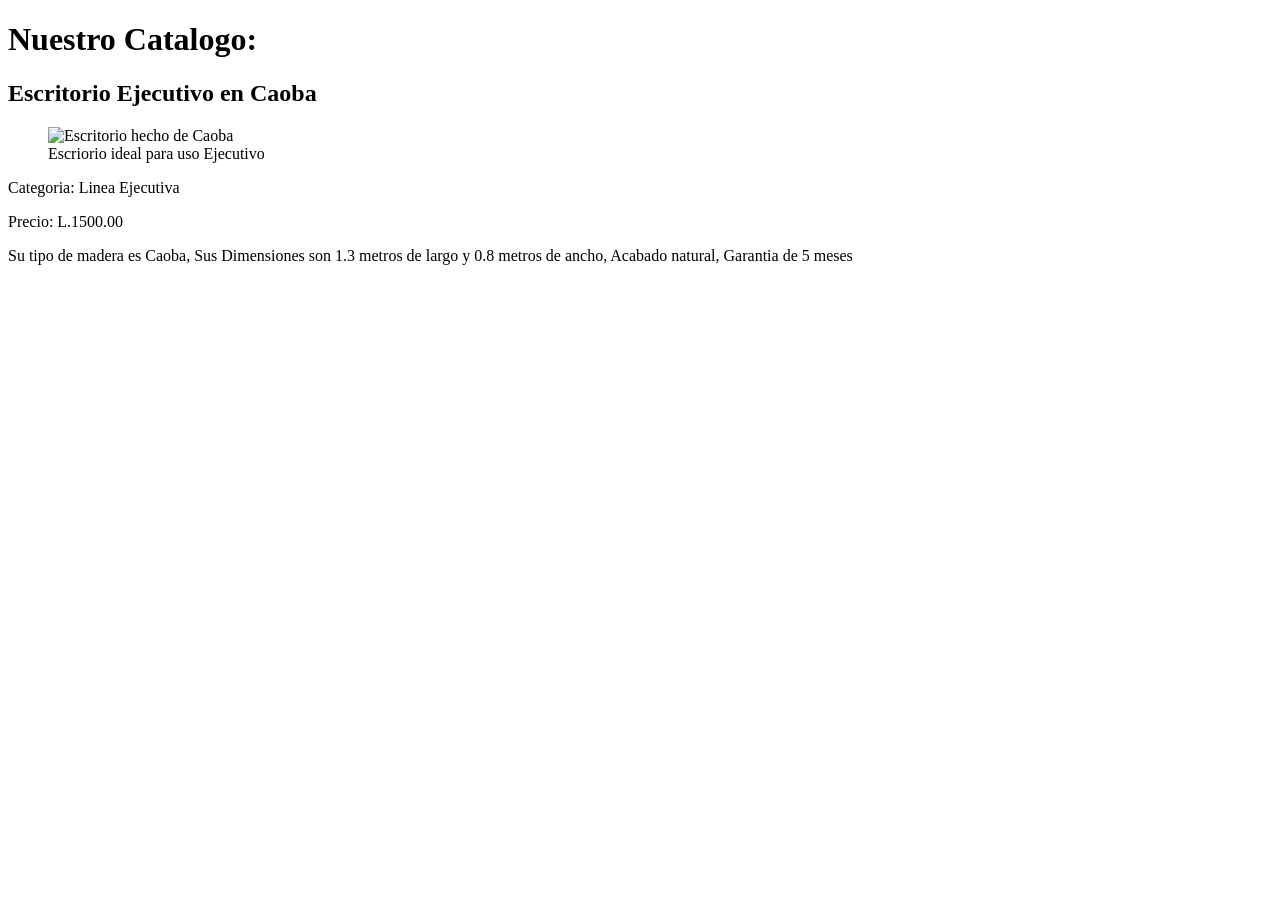
==== Catalogo.html @ 56c6e04e "Avance del catalogo" ====
<!DOCTYPE html>
<html lang="es">
<head>
    <meta charset="UTF-8">
    <meta name="viewport" content="width=device-width, initial-scale=1.0">
    <title>Mueblesig Honduras</title>
</head>
<body>
    <header>
        <h1>Nuestro Catalogo:</h1>
        
    </header>

    <main>
        <section>
            <article>
                <h2>Escritorio Ejecutivo en Caoba</h2>
                <figure>
                    <img src="escritorio.jpg" alt="Escritorio hecho de Caoba" width="200">
                    <figcaption>Escriorio ideal para uso Ejecutivo</figcaption>
                </figure>
                <p>Categoria: Linea Ejecutiva</p>
                <p>Precio: L.1500.00</p>
                <p>Su tipo de madera es Caoba, Sus Dimensiones son 1.3 metros de largo y 0.8 metros de ancho, Acabado natural, Garantia de 5 meses</p>
            </article>
        </section>





    </main>
    
</body>
</html>
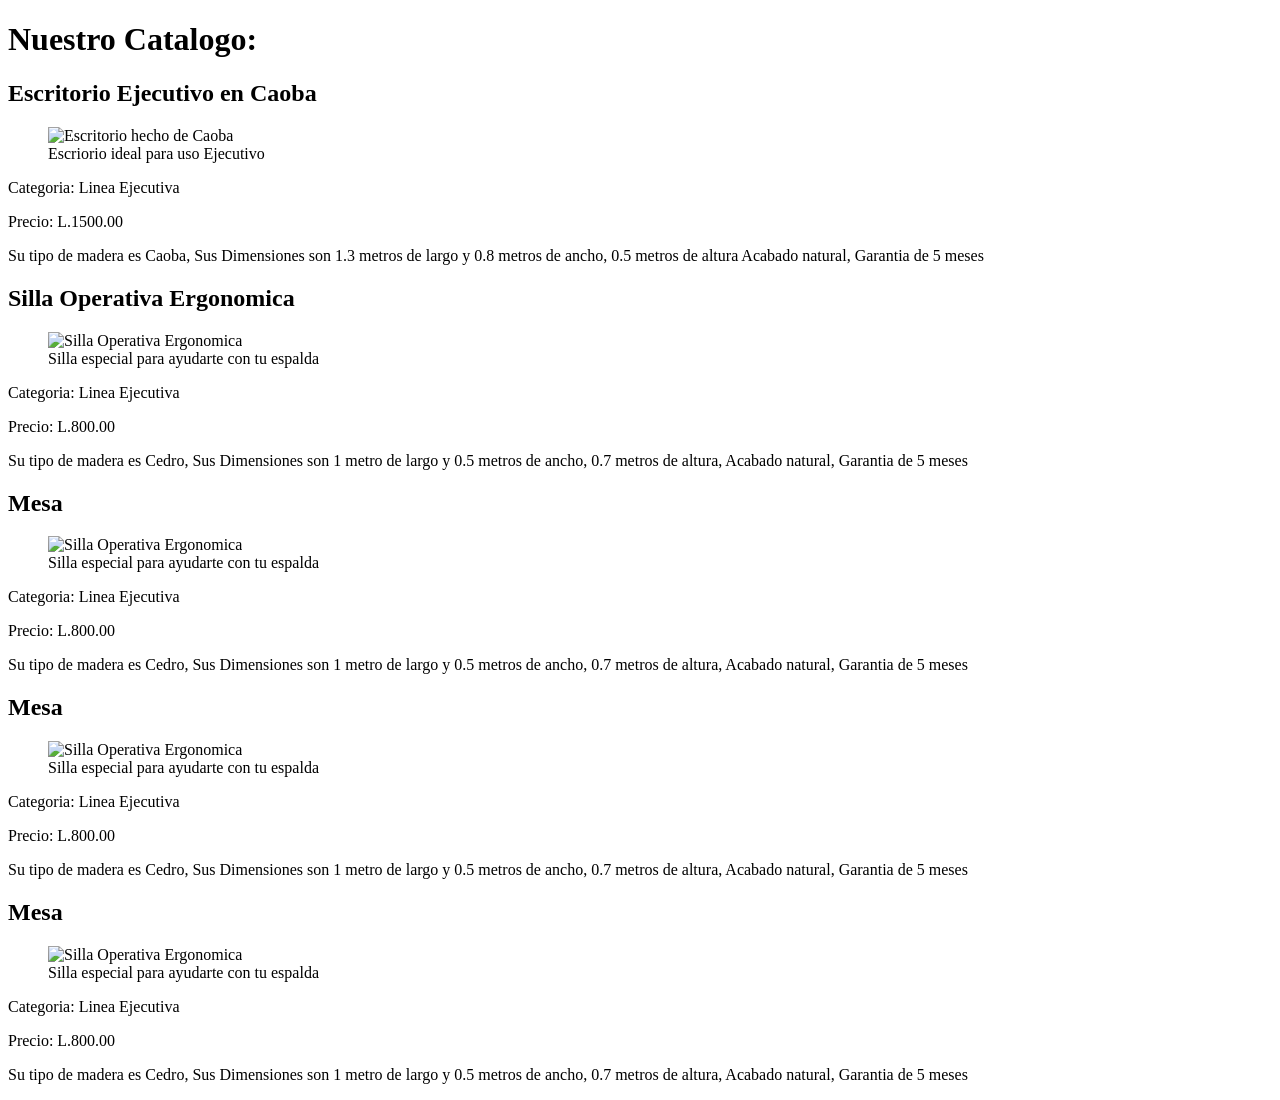
==== commit 0008434f: "Avance del catalogo 2" ====
--- a/Catalogo.html
+++ b/Catalogo.html
@@ -12,8 +12,8 @@
     </header>
 
     <main>
-        <section>
-            <article>
+        <section id="Productos">
+            <article id="001">
                 <h2>Escritorio Ejecutivo en Caoba</h2>
                 <figure>
                     <img src="escritorio.jpg" alt="Escritorio hecho de Caoba" width="200">
@@ -21,8 +21,54 @@
                 </figure>
                 <p>Categoria: Linea Ejecutiva</p>
                 <p>Precio: L.1500.00</p>
-                <p>Su tipo de madera es Caoba, Sus Dimensiones son 1.3 metros de largo y 0.8 metros de ancho, Acabado natural, Garantia de 5 meses</p>
+                <p>Su tipo de madera es Caoba, Sus Dimensiones son 1.3 metros de largo y 0.8 metros de ancho, 0.5 metros de altura Acabado natural, Garantia de 5 meses</p>
             </article>
+
+             <article id="002">
+                <h2>Silla Operativa Ergonomica</h2>
+                <figure>
+                    <img src="silla.jpg" alt="Silla Operativa Ergonomica" width="200">
+                    <figcaption>Silla especial para ayudarte con tu espalda</figcaption>
+                </figure>
+                <p>Categoria: Linea Ejecutiva</p>
+                <p>Precio: L.800.00</p>
+                <p>Su tipo de madera es Cedro, Sus Dimensiones son 1 metro de largo y 0.5 metros de ancho, 0.7 metros de altura, Acabado natural, Garantia de 5 meses</p>
+            </article>
+
+            <article id="003">
+                <h2>Mesa</h2>
+                <figure>
+                    <img src="silla.jpg" alt="Silla Operativa Ergonomica" width="200">
+                    <figcaption>Silla especial para ayudarte con tu espalda</figcaption>
+                </figure>
+                <p>Categoria: Linea Ejecutiva</p>
+                <p>Precio: L.800.00</p>
+                <p>Su tipo de madera es Cedro, Sus Dimensiones son 1 metro de largo y 0.5 metros de ancho, 0.7 metros de altura, Acabado natural, Garantia de 5 meses</p>
+            </article>
+
+            <article id="004">
+                <h2>Mesa</h2>
+                <figure>
+                    <img src="silla.jpg" alt="Silla Operativa Ergonomica" width="200">
+                    <figcaption>Silla especial para ayudarte con tu espalda</figcaption>
+                </figure>
+                <p>Categoria: Linea Ejecutiva</p>
+                <p>Precio: L.800.00</p>
+                <p>Su tipo de madera es Cedro, Sus Dimensiones son 1 metro de largo y 0.5 metros de ancho, 0.7 metros de altura, Acabado natural, Garantia de 5 meses</p>
+            </article>
+
+            <article id="005">
+                <h2>Mesa</h2>
+                <figure>
+                    <img src="silla.jpg" alt="Silla Operativa Ergonomica" width="200">
+                    <figcaption>Silla especial para ayudarte con tu espalda</figcaption>
+                </figure>
+                <p>Categoria: Linea Ejecutiva</p>
+                <p>Precio: L.800.00</p>
+                <p>Su tipo de madera es Cedro, Sus Dimensiones son 1 metro de largo y 0.5 metros de ancho, 0.7 metros de altura, Acabado natural, Garantia de 5 meses</p>
+            </article>
+
+            
         </section>
 
 
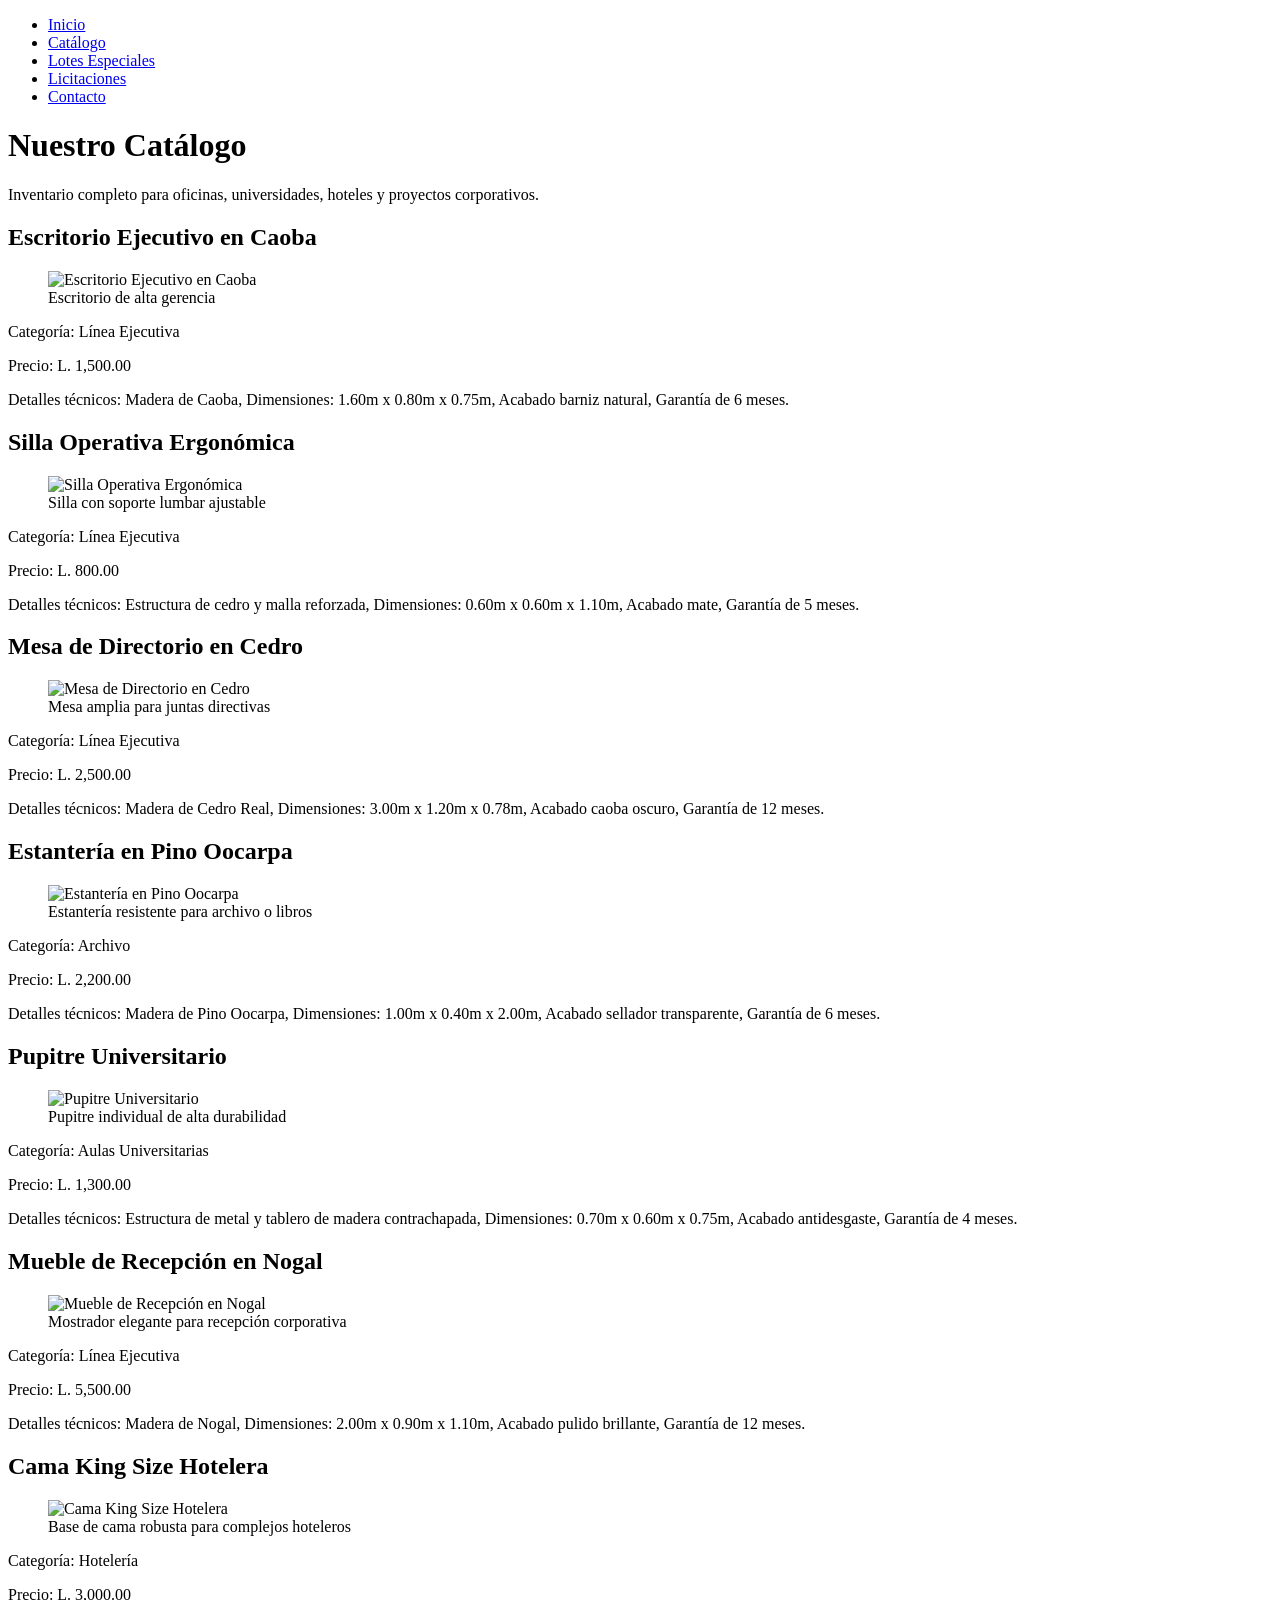
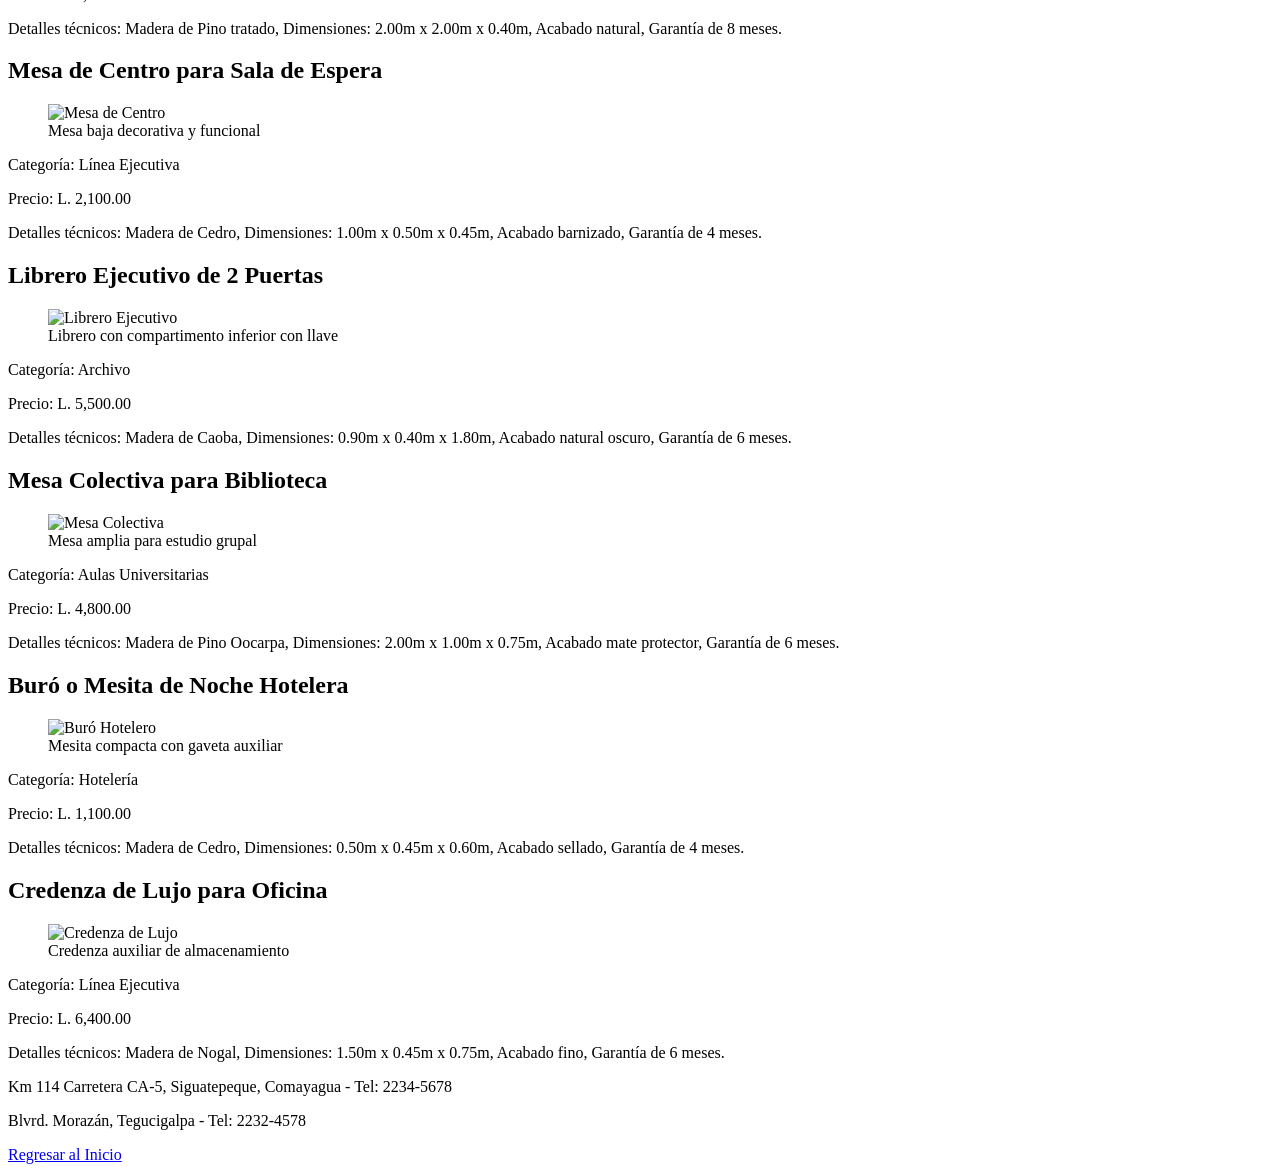
==== commit fa39a4bd: "Archivo Catalogo sin imagenes completado" ====
--- a/Catalogo.html
+++ b/Catalogo.html
@@ -3,79 +3,176 @@
 <head>
     <meta charset="UTF-8">
     <meta name="viewport" content="width=device-width, initial-scale=1.0">
-    <title>Mueblesig Honduras</title>
+    <title>Catálogo - Mueblesig Honduras</title>
 </head>
 <body>
     <header>
-        <h1>Nuestro Catalogo:</h1>
         
+        <nav>
+            <ul>
+                <li><a href="index.html">Inicio</a></li>
+                <li><a href="Catalogo.html">Catálogo</a></li>
+                <li><a href="LotesEspeciales.html">Lotes Especiales</a></li>
+                <li><a href="Licitaciones.html">Licitaciones</a></li>
+                <li><a href="Contacto.html">Contacto</a></li>
+            </ul>
+        </nav>
+
+        <h1>Nuestro Catálogo</h1>
+        <p>Inventario completo para oficinas, universidades, hoteles y proyectos corporativos.</p>
     </header>
 
     <main>
         <section id="Productos">
+          
             <article id="001">
                 <h2>Escritorio Ejecutivo en Caoba</h2>
                 <figure>
-                    <img src="escritorio.jpg" alt="Escritorio hecho de Caoba" width="200">
-                    <figcaption>Escriorio ideal para uso Ejecutivo</figcaption>
+                    <img src="img/escritorio_caoba.jpg" alt="Escritorio Ejecutivo en Caoba" width="200" height="200">
+                    <figcaption>Escritorio de alta gerencia</figcaption>
                 </figure>
-                <p>Categoria: Linea Ejecutiva</p>
-                <p>Precio: L.1500.00</p>
-                <p>Su tipo de madera es Caoba, Sus Dimensiones son 1.3 metros de largo y 0.8 metros de ancho, 0.5 metros de altura Acabado natural, Garantia de 5 meses</p>
-            </article>
-
-             <article id="002">
-                <h2>Silla Operativa Ergonomica</h2>
-                <figure>
-                    <img src="silla.jpg" alt="Silla Operativa Ergonomica" width="200">
-                    <figcaption>Silla especial para ayudarte con tu espalda</figcaption>
-                </figure>
-                <p>Categoria: Linea Ejecutiva</p>
-                <p>Precio: L.800.00</p>
-                <p>Su tipo de madera es Cedro, Sus Dimensiones son 1 metro de largo y 0.5 metros de ancho, 0.7 metros de altura, Acabado natural, Garantia de 5 meses</p>
-            </article>
-
-            <article id="003">
-                <h2>Mesa</h2>
-                <figure>
-                    <img src="silla.jpg" alt="Silla Operativa Ergonomica" width="200">
-                    <figcaption>Silla especial para ayudarte con tu espalda</figcaption>
-                </figure>
-                <p>Categoria: Linea Ejecutiva</p>
-                <p>Precio: L.800.00</p>
-                <p>Su tipo de madera es Cedro, Sus Dimensiones son 1 metro de largo y 0.5 metros de ancho, 0.7 metros de altura, Acabado natural, Garantia de 5 meses</p>
-            </article>
-
-            <article id="004">
-                <h2>Mesa</h2>
-                <figure>
-                    <img src="silla.jpg" alt="Silla Operativa Ergonomica" width="200">
-                    <figcaption>Silla especial para ayudarte con tu espalda</figcaption>
-                </figure>
-                <p>Categoria: Linea Ejecutiva</p>
-                <p>Precio: L.800.00</p>
-                <p>Su tipo de madera es Cedro, Sus Dimensiones son 1 metro de largo y 0.5 metros de ancho, 0.7 metros de altura, Acabado natural, Garantia de 5 meses</p>
-            </article>
-
-            <article id="005">
-                <h2>Mesa</h2>
-                <figure>
-                    <img src="silla.jpg" alt="Silla Operativa Ergonomica" width="200">
-                    <figcaption>Silla especial para ayudarte con tu espalda</figcaption>
-                </figure>
-                <p>Categoria: Linea Ejecutiva</p>
-                <p>Precio: L.800.00</p>
-                <p>Su tipo de madera es Cedro, Sus Dimensiones son 1 metro de largo y 0.5 metros de ancho, 0.7 metros de altura, Acabado natural, Garantia de 5 meses</p>
+                <p>Categoría: Línea Ejecutiva</p>
+                <p>Precio: L. 1,500.00</p>
+                <p>Detalles técnicos: Madera de Caoba, Dimensiones: 1.60m x 0.80m x 0.75m, Acabado barniz natural, Garantía de 6 meses.</p>
             </article>
 
             
+            <article id="002">
+                <h2>Silla Operativa Ergonómica</h2>
+                <figure>
+                    <img src="img/silla_ergonomica.jpg" alt="Silla Operativa Ergonómica" width="200" height="200">
+                    <figcaption>Silla con soporte lumbar ajustable</figcaption>
+                </figure>
+                <p>Categoría: Línea Ejecutiva</p>
+                <p>Precio: L. 800.00</p>
+                <p>Detalles técnicos: Estructura de cedro y malla reforzada, Dimensiones: 0.60m x 0.60m x 1.10m, Acabado mate, Garantía de 5 meses.</p>
+            </article>
+
+            
+            <article id="003">
+                <h2>Mesa de Directorio en Cedro</h2>
+                <figure>
+                    <img src="img/mesa_directorio.jpg" alt="Mesa de Directorio en Cedro" width="200" height="200">
+                    <figcaption>Mesa amplia para juntas directivas</figcaption>
+                </figure>
+                <p>Categoría: Línea Ejecutiva</p>
+                <p>Precio: L. 2,500.00</p>
+                <p>Detalles técnicos: Madera de Cedro Real, Dimensiones: 3.00m x 1.20m x 0.78m, Acabado caoba oscuro, Garantía de 12 meses.</p>
+            </article>
+
+            
+            <article id="004">
+                <h2>Estantería en Pino Oocarpa</h2>
+                <figure>
+                    <img src="img/estanteria_pino.jpg" alt="Estantería en Pino Oocarpa" width="200" height="200">
+                    <figcaption>Estantería resistente para archivo o libros</figcaption>
+                </figure>
+                <p>Categoría: Archivo</p>
+                <p>Precio: L. 2,200.00</p>
+                <p>Detalles técnicos: Madera de Pino Oocarpa, Dimensiones: 1.00m x 0.40m x 2.00m, Acabado sellador transparente, Garantía de 6 meses.</p>
+            </article>
+
+            
+            <article id="005">
+                <h2>Pupitre Universitario</h2>
+                <figure>
+                    <img src="img/pupitre.jpg" alt="Pupitre Universitario" width="200" height="200">
+                    <figcaption>Pupitre individual de alta durabilidad</figcaption>
+                </figure>
+                <p>Categoría: Aulas Universitarias</p>
+                <p>Precio: L. 1,300.00</p>
+                <p>Detalles técnicos: Estructura de metal y tablero de madera contrachapada, Dimensiones: 0.70m x 0.60m x 0.75m, Acabado antidesgaste, Garantía de 4 meses.</p>
+            </article>
+
+           
+            <article id="006">
+                <h2>Mueble de Recepción en Nogal</h2>
+                <figure>
+                    <img src="img/recepcion.jpg" alt="Mueble de Recepción en Nogal" width="200" height="200">
+                    <figcaption>Mostrador elegante para recepción corporativa</figcaption>
+                </figure>
+                <p>Categoría: Línea Ejecutiva</p>
+                <p>Precio: L. 5,500.00</p>
+                <p>Detalles técnicos: Madera de Nogal, Dimensiones: 2.00m x 0.90m x 1.10m, Acabado pulido brillante, Garantía de 12 meses.</p>
+            </article>
+
+            
+            <article id="007">
+                <h2>Cama King Size Hotelera</h2>
+                <figure>
+                    <img src="img/cama_hotel.jpg" alt="Cama King Size Hotelera" width="200" height="200">
+                    <figcaption>Base de cama robusta para complejos hoteleros</figcaption>
+                </figure>
+                <p>Categoría: Hotelería</p>
+                <p>Precio: L. 3,000.00</p>
+                <p>Detalles técnicos: Madera de Pino tratado, Dimensiones: 2.00m x 2.00m x 0.40m, Acabado natural, Garantía de 8 meses.</p>
+            </article>
+
+            
+            <article id="008">
+                <h2>Mesa de Centro para Sala de Espera</h2>
+                <figure>
+                    <img src="img/mesa_centro.jpg" alt="Mesa de Centro" width="200" height="200">
+                    <figcaption>Mesa baja decorativa y funcional</figcaption>
+                </figure>
+                <p>Categoría: Línea Ejecutiva</p>
+                <p>Precio: L. 2,100.00</p>
+                <p>Detalles técnicos: Madera de Cedro, Dimensiones: 1.00m x 0.50m x 0.45m, Acabado barnizado, Garantía de 4 meses.</p>
+            </article>
+
+           
+            <article id="009">
+                <h2>Librero Ejecutivo de 2 Puertas</h2>
+                <figure>
+                    <img src="img/librero.jpg" alt="Librero Ejecutivo" width="200" height="200">
+                    <figcaption>Librero con compartimento inferior con llave</figcaption>
+                </figure>
+                <p>Categoría: Archivo</p>
+                <p>Precio: L. 5,500.00</p>
+                <p>Detalles técnicos: Madera de Caoba, Dimensiones: 0.90m x 0.40m x 1.80m, Acabado natural oscuro, Garantía de 6 meses.</p>
+            </article>
+
+            <article id="010">
+                <h2>Mesa Colectiva para Biblioteca</h2>
+                <figure>
+                    <img src="img/mesa_biblioteca.jpg" alt="Mesa Colectiva" width="200" height="200">
+                    <figcaption>Mesa amplia para estudio grupal</figcaption>
+                </figure>
+                <p>Categoría: Aulas Universitarias</p>
+                <p>Precio: L. 4,800.00</p>
+                <p>Detalles técnicos: Madera de Pino Oocarpa, Dimensiones: 2.00m x 1.00m x 0.75m, Acabado mate protector, Garantía de 6 meses.</p>
+            </article>
+
+            
+            <article id="011">
+                <h2>Buró o Mesita de Noche Hotelera</h2>
+                <figure>
+                    <img src="img/buro.jpg" alt="Buró Hotelero" width="200" height="200">
+                    <figcaption>Mesita compacta con gaveta auxiliar</figcaption>
+                </figure>
+                <p>Categoría: Hotelería</p>
+                <p>Precio: L. 1,100.00</p>
+                <p>Detalles técnicos: Madera de Cedro, Dimensiones: 0.50m x 0.45m x 0.60m, Acabado sellado, Garantía de 4 meses.</p>
+            </article>
+
+            
+            <article id="012">
+                <h2>Credenza de Lujo para Oficina</h2>
+                <figure>
+                    <img src="img/credenza.jpg" alt="Credenza de Lujo" width="200" height="200">
+                    <figcaption>Credenza auxiliar de almacenamiento</figcaption>
+                </figure>
+                <p>Categoría: Línea Ejecutiva</p>
+                <p>Precio: L. 6,400.00</p>
+                <p>Detalles técnicos: Madera de Nogal, Dimensiones: 1.50m x 0.45m x 0.75m, Acabado fino, Garantía de 6 meses.</p>
+            </article>
         </section>
+    </main>
 
-
-
-
-
-    </main>
-    
+    <footer>
+        <p>Km 114 Carretera CA-5, Siguatepeque, Comayagua - Tel: 2234-5678</p>
+        <p>Blvrd. Morazán, Tegucigalpa - Tel: 2232-4578</p>
+        <a href="index.html">Regresar al Inicio</a>
+    </footer>
 </body>
 </html>
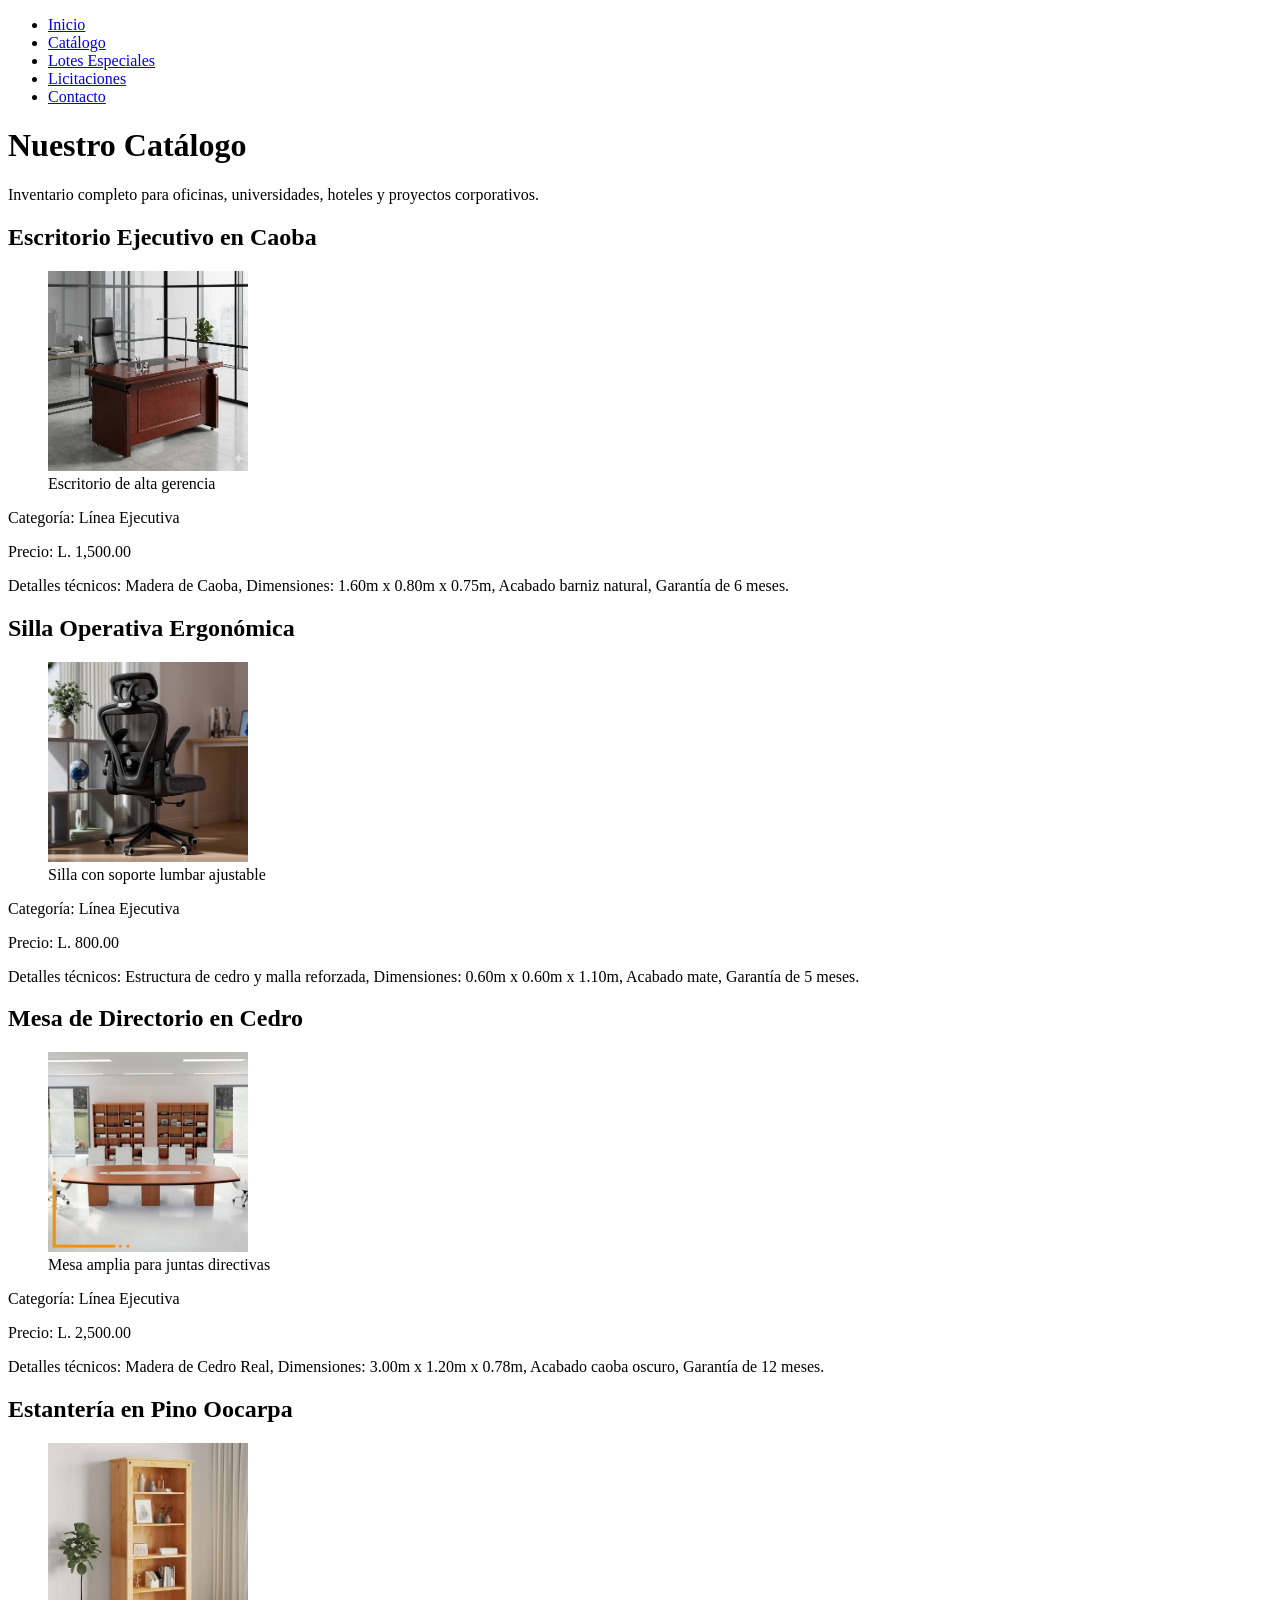
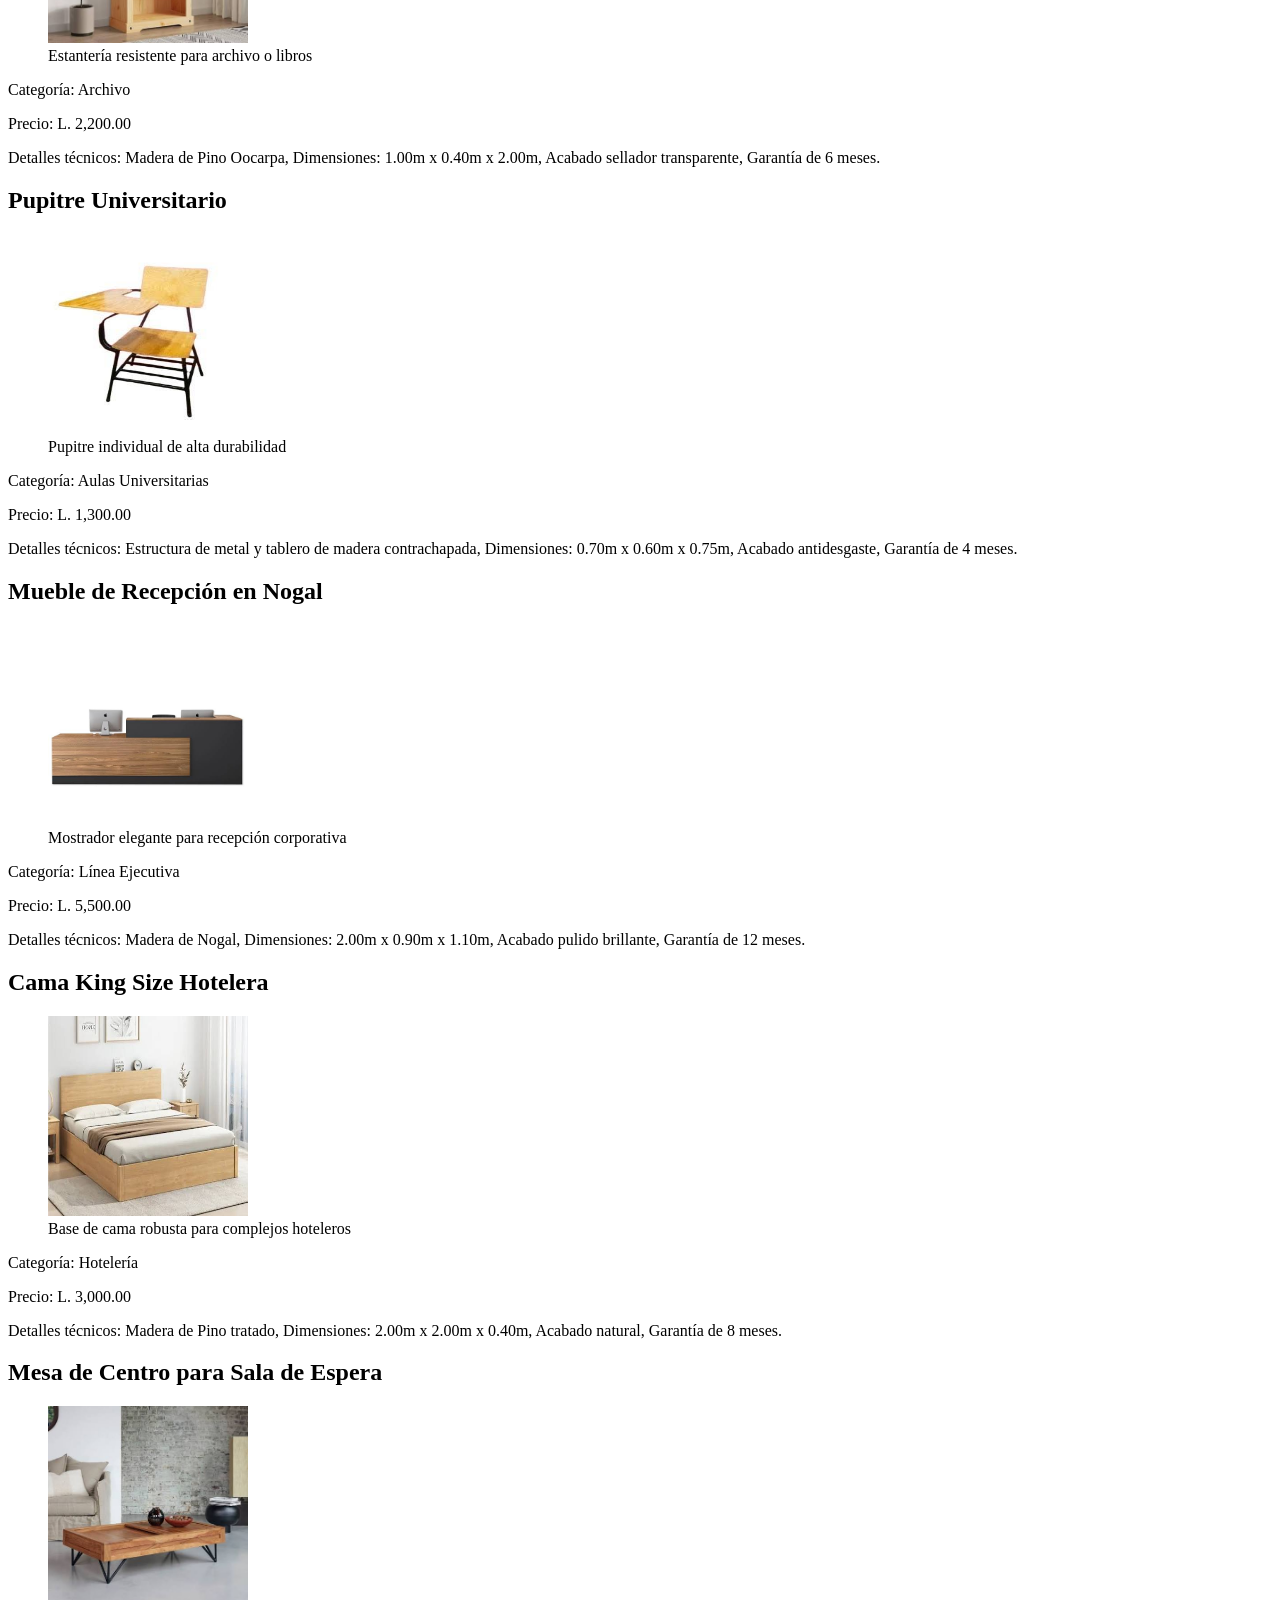
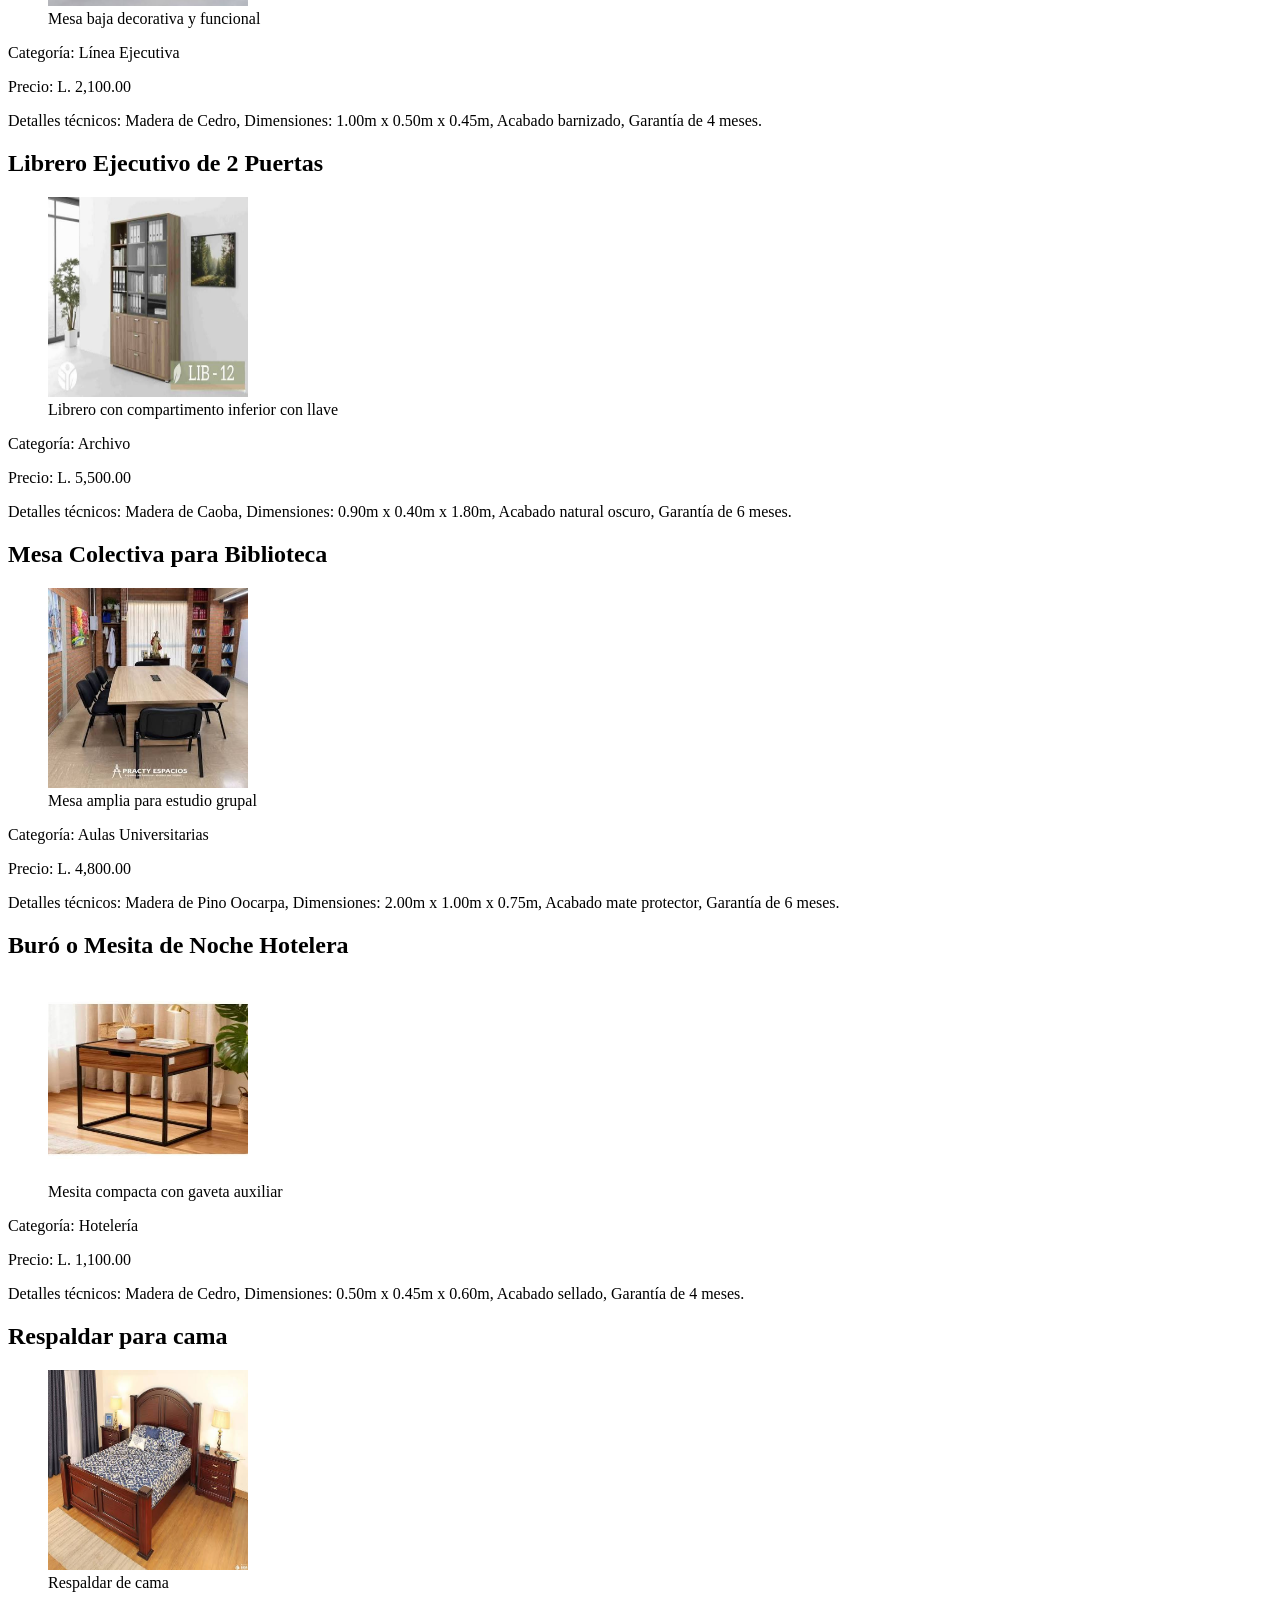
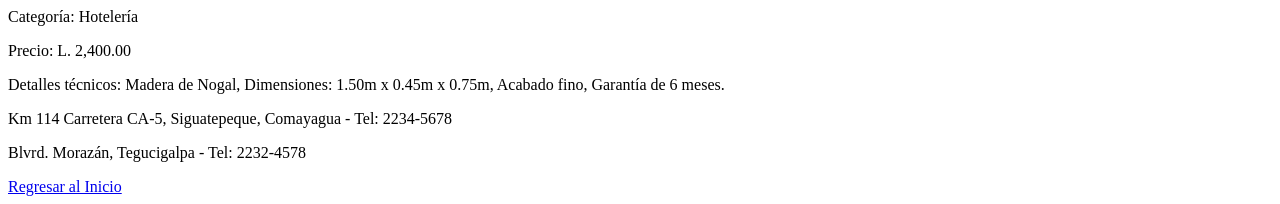
==== commit a243aafb: "Archivo Catalogo con imagenes completado" ====
--- a/Catalogo.html
+++ b/Catalogo.html
@@ -28,7 +28,7 @@
             <article id="001">
                 <h2>Escritorio Ejecutivo en Caoba</h2>
                 <figure>
-                    <img src="img/escritorio_caoba.jpg" alt="Escritorio Ejecutivo en Caoba" width="200" height="200">
+                    <img src="img/escritorio.jfif" alt="Escritorio Ejecutivo en Caoba" width="200" height="200">
                     <figcaption>Escritorio de alta gerencia</figcaption>
                 </figure>
                 <p>Categoría: Línea Ejecutiva</p>
@@ -40,7 +40,7 @@
             <article id="002">
                 <h2>Silla Operativa Ergonómica</h2>
                 <figure>
-                    <img src="img/silla_ergonomica.jpg" alt="Silla Operativa Ergonómica" width="200" height="200">
+                    <img src="img/silla.cedro.jfif" alt="Silla Operativa Ergonómica" width="200" height="200">
                     <figcaption>Silla con soporte lumbar ajustable</figcaption>
                 </figure>
                 <p>Categoría: Línea Ejecutiva</p>
@@ -52,7 +52,7 @@
             <article id="003">
                 <h2>Mesa de Directorio en Cedro</h2>
                 <figure>
-                    <img src="img/mesa_directorio.jpg" alt="Mesa de Directorio en Cedro" width="200" height="200">
+                    <img src="img/mesareu.jfif" alt="Mesa de Directorio en Cedro" width="200" height="200">
                     <figcaption>Mesa amplia para juntas directivas</figcaption>
                 </figure>
                 <p>Categoría: Línea Ejecutiva</p>
@@ -64,7 +64,7 @@
             <article id="004">
                 <h2>Estantería en Pino Oocarpa</h2>
                 <figure>
-                    <img src="img/estanteria_pino.jpg" alt="Estantería en Pino Oocarpa" width="200" height="200">
+                    <img src="img/estanteria.jfif" alt="Estantería en Pino Oocarpa" width="200" height="200">
                     <figcaption>Estantería resistente para archivo o libros</figcaption>
                 </figure>
                 <p>Categoría: Archivo</p>
@@ -76,7 +76,7 @@
             <article id="005">
                 <h2>Pupitre Universitario</h2>
                 <figure>
-                    <img src="img/pupitre.jpg" alt="Pupitre Universitario" width="200" height="200">
+                    <img src="img/pupitre.jfif" alt="Pupitre Universitario" width="200" height="200">
                     <figcaption>Pupitre individual de alta durabilidad</figcaption>
                 </figure>
                 <p>Categoría: Aulas Universitarias</p>
@@ -88,7 +88,7 @@
             <article id="006">
                 <h2>Mueble de Recepción en Nogal</h2>
                 <figure>
-                    <img src="img/recepcion.jpg" alt="Mueble de Recepción en Nogal" width="200" height="200">
+                    <img src="img/recepcion.jfif" alt="Mueble de Recepción en Nogal" width="200" height="200">
                     <figcaption>Mostrador elegante para recepción corporativa</figcaption>
                 </figure>
                 <p>Categoría: Línea Ejecutiva</p>
@@ -100,7 +100,7 @@
             <article id="007">
                 <h2>Cama King Size Hotelera</h2>
                 <figure>
-                    <img src="img/cama_hotel.jpg" alt="Cama King Size Hotelera" width="200" height="200">
+                    <img src="img/base.jfif" alt="Cama King Size Hotelera" width="200" height="200">
                     <figcaption>Base de cama robusta para complejos hoteleros</figcaption>
                 </figure>
                 <p>Categoría: Hotelería</p>
@@ -112,7 +112,7 @@
             <article id="008">
                 <h2>Mesa de Centro para Sala de Espera</h2>
                 <figure>
-                    <img src="img/mesa_centro.jpg" alt="Mesa de Centro" width="200" height="200">
+                    <img src="img/mesacentro.jfif" alt="Mesa de Centro" width="200" height="200">
                     <figcaption>Mesa baja decorativa y funcional</figcaption>
                 </figure>
                 <p>Categoría: Línea Ejecutiva</p>
@@ -124,7 +124,7 @@
             <article id="009">
                 <h2>Librero Ejecutivo de 2 Puertas</h2>
                 <figure>
-                    <img src="img/librero.jpg" alt="Librero Ejecutivo" width="200" height="200">
+                    <img src="img/librero.jfif" alt="Librero Ejecutivo" width="200" height="200">
                     <figcaption>Librero con compartimento inferior con llave</figcaption>
                 </figure>
                 <p>Categoría: Archivo</p>
@@ -135,7 +135,7 @@
             <article id="010">
                 <h2>Mesa Colectiva para Biblioteca</h2>
                 <figure>
-                    <img src="img/mesa_biblioteca.jpg" alt="Mesa Colectiva" width="200" height="200">
+                    <img src="img/mesaamplia.jfif" alt="Mesa Colectiva" width="200" height="200">
                     <figcaption>Mesa amplia para estudio grupal</figcaption>
                 </figure>
                 <p>Categoría: Aulas Universitarias</p>
@@ -147,7 +147,7 @@
             <article id="011">
                 <h2>Buró o Mesita de Noche Hotelera</h2>
                 <figure>
-                    <img src="img/buro.jpg" alt="Buró Hotelero" width="200" height="200">
+                    <img src="img/buro.jfif" alt="Buró Hotelero" width="200" height="200">
                     <figcaption>Mesita compacta con gaveta auxiliar</figcaption>
                 </figure>
                 <p>Categoría: Hotelería</p>
@@ -157,13 +157,13 @@
 
             
             <article id="012">
-                <h2>Credenza de Lujo para Oficina</h2>
+                <h2>Respaldar para cama</h2>
                 <figure>
-                    <img src="img/credenza.jpg" alt="Credenza de Lujo" width="200" height="200">
-                    <figcaption>Credenza auxiliar de almacenamiento</figcaption>
+                    <img src="img/respaldar.jfif" alt="Respaldar para cama" width="200" height="200">
+                    <figcaption>Respaldar de cama</figcaption>
                 </figure>
-                <p>Categoría: Línea Ejecutiva</p>
-                <p>Precio: L. 6,400.00</p>
+                <p>Categoría: Hotelería</p>
+                <p>Precio: L. 2,400.00</p>
                 <p>Detalles técnicos: Madera de Nogal, Dimensiones: 1.50m x 0.45m x 0.75m, Acabado fino, Garantía de 6 meses.</p>
             </article>
         </section>
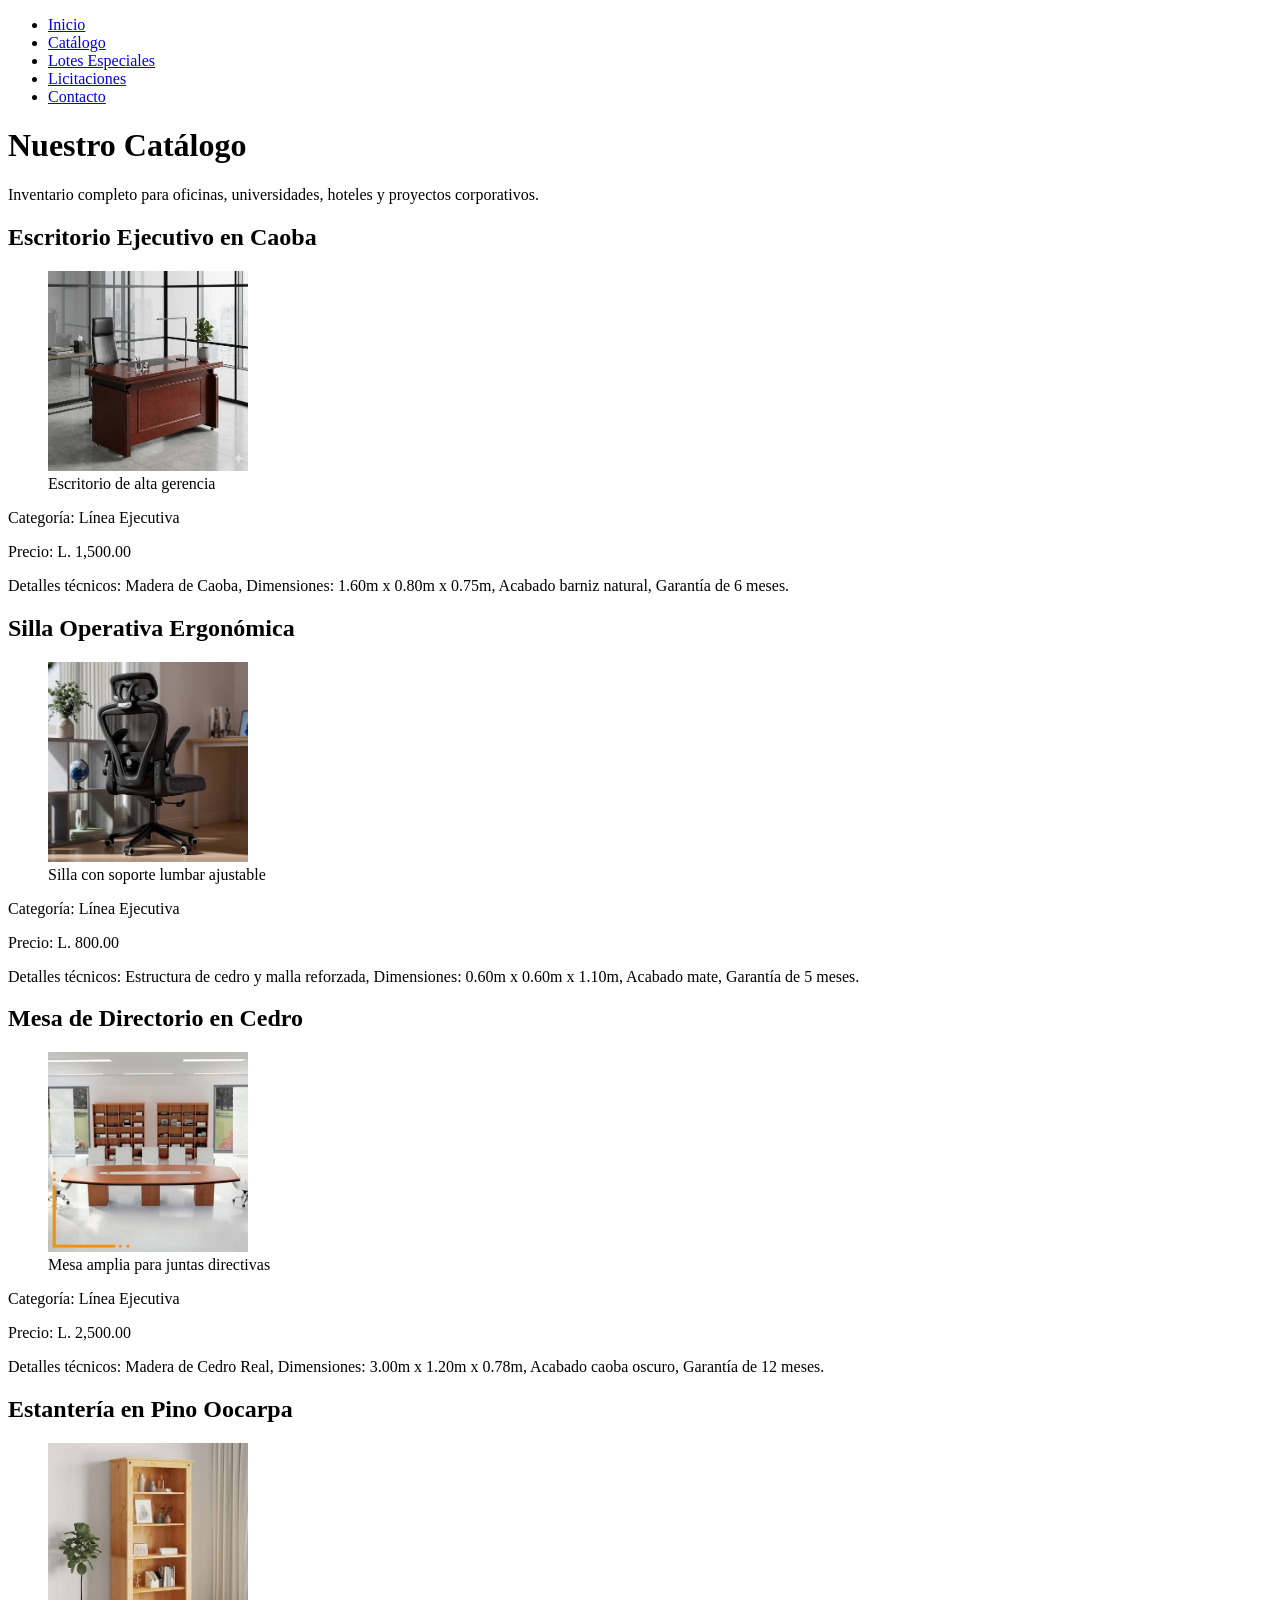
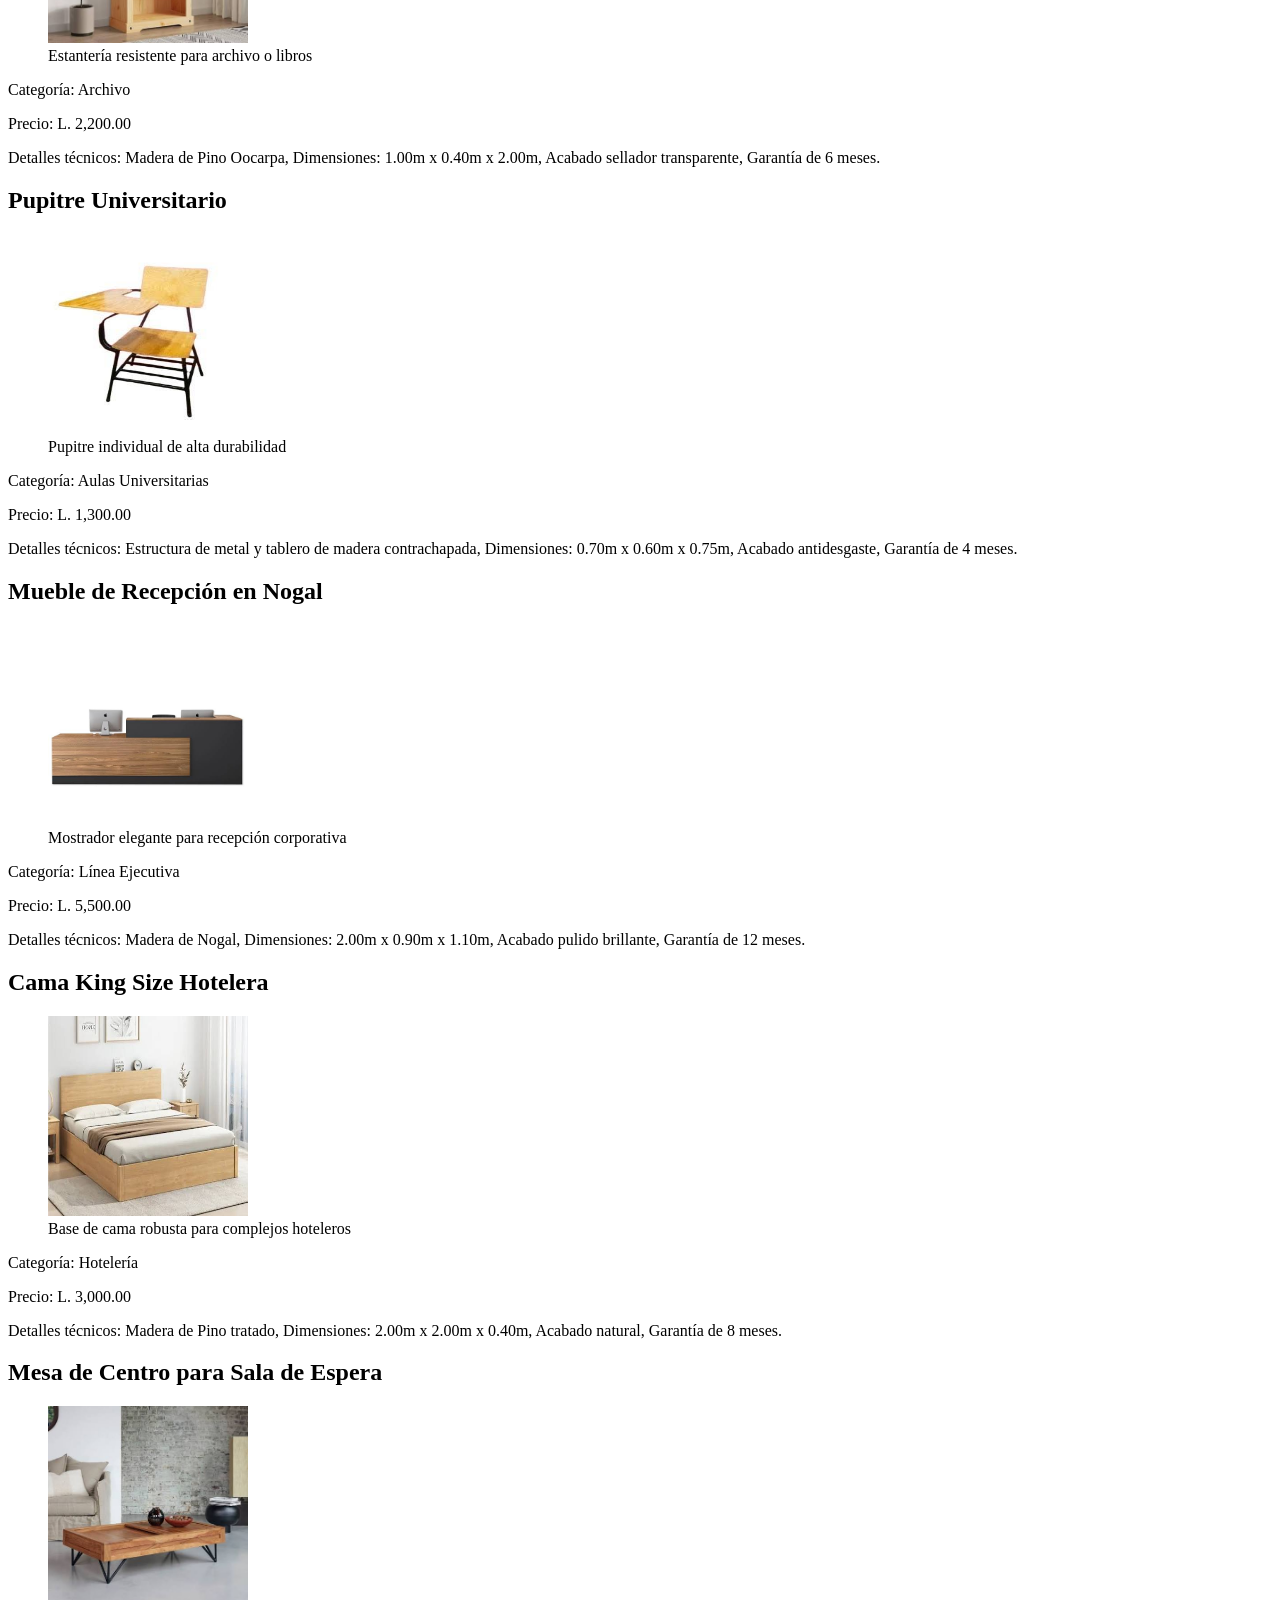
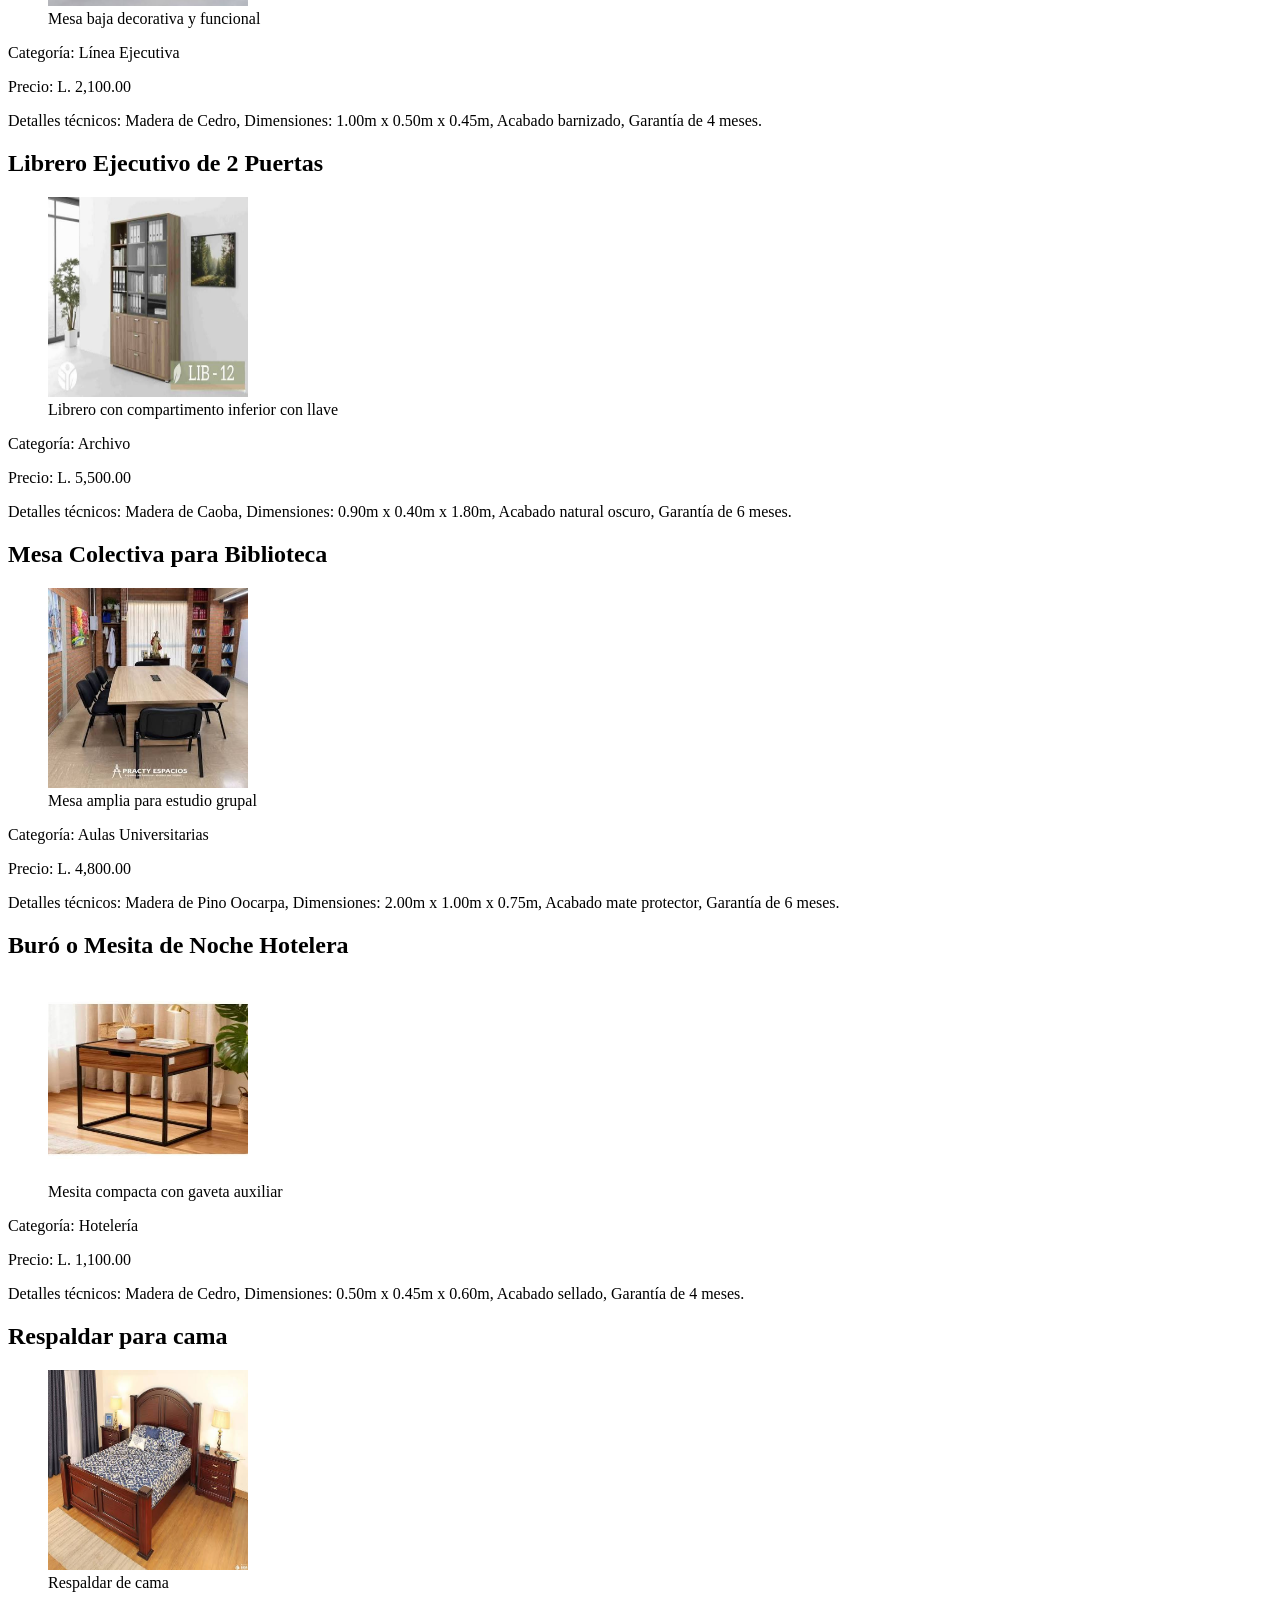
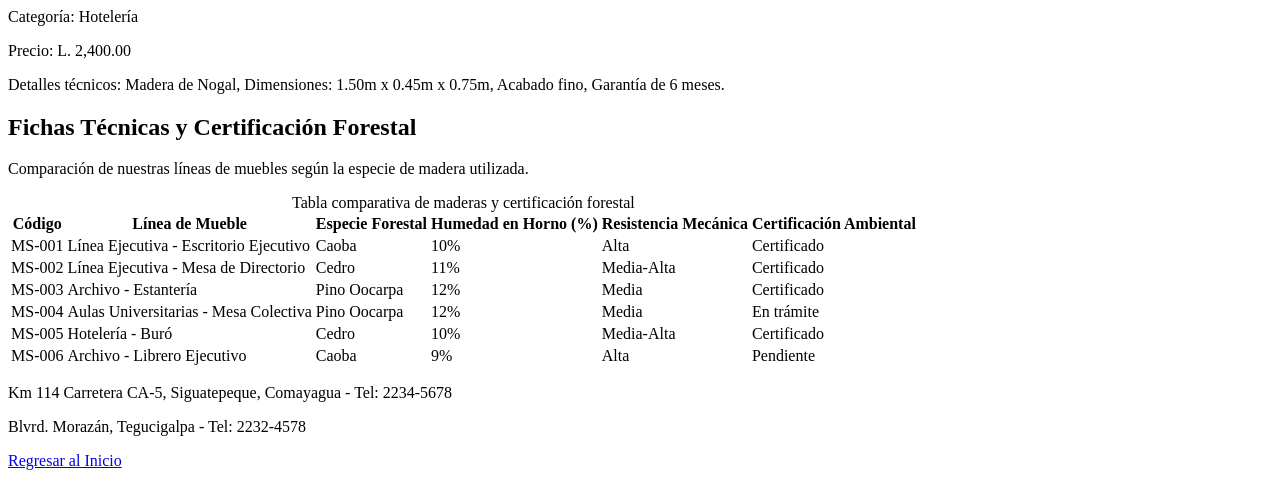
==== commit 3903802e: "Agregando tabla comparativa" ====
--- a/Catalogo.html
+++ b/Catalogo.html
@@ -167,6 +167,77 @@
                 <p>Detalles técnicos: Madera de Nogal, Dimensiones: 1.50m x 0.45m x 0.75m, Acabado fino, Garantía de 6 meses.</p>
             </article>
         </section>
+
+        <section id="FichasTecnicas">
+            <h2>Fichas Técnicas y Certificación Forestal</h2>
+            <p>Comparación de nuestras líneas de muebles según la especie de madera utilizada.</p>
+
+            <div id="contenedorTabla">
+                <table>
+                    <caption>Tabla comparativa de maderas y certificación forestal</caption>
+                    <thead>
+                        <tr>
+                            <th>Código</th>
+                            <th>Línea de Mueble</th>
+                            <th>Especie Forestal</th>
+                            <th>Humedad en Horno (%)</th>
+                            <th>Resistencia Mecánica</th>
+                            <th>Certificación Ambiental</th>
+                        </tr>
+                    </thead>
+                    <tbody>
+                        <tr>
+                            <td>MS-001</td>
+                            <td>Línea Ejecutiva - Escritorio Ejecutivo</td>
+                            <td>Caoba</td>
+                            <td>10%</td>
+                            <td>Alta</td>
+                            <td><span>Certificado</span></td>
+                        </tr>
+                        <tr>
+                            <td>MS-002</td>
+                            <td>Línea Ejecutiva - Mesa de Directorio</td>
+                            <td>Cedro</td>
+                            <td>11%</td>
+                            <td>Media-Alta</td>
+                            <td><span>Certificado</span></td>
+                        </tr>
+                        <tr>
+                            <td>MS-003</td>
+                            <td>Archivo - Estantería</td>
+                            <td>Pino Oocarpa</td>
+                            <td>12%</td>
+                            <td>Media</td>
+                            <td><span>Certificado</span></td>
+                        </tr>
+                        <tr>
+                            <td>MS-004</td>
+                            <td>Aulas Universitarias - Mesa Colectiva</td>
+                            <td>Pino Oocarpa</td>
+                            <td>12%</td>
+                            <td>Media</td>
+                            <td><span>En trámite</span></td>
+                        </tr>
+                        <tr>
+                            <td>MS-005</td>
+                            <td>Hotelería - Buró</td>
+                            <td>Cedro</td>
+                            <td>10%</td>
+                            <td>Media-Alta</td>
+                            <td><span>Certificado</span></td>
+                        </tr>
+                        <tr>
+                            <td>MS-006</td>
+                            <td>Archivo - Librero Ejecutivo</td>
+                            <td>Caoba</td>
+                            <td>9%</td>
+                            <td>Alta</td>
+                            <td><span>Pendiente</span></td>
+                        </tr>
+                    </tbody>
+                </table>
+            </div>
+        </section>
     </main>
 
     <footer>
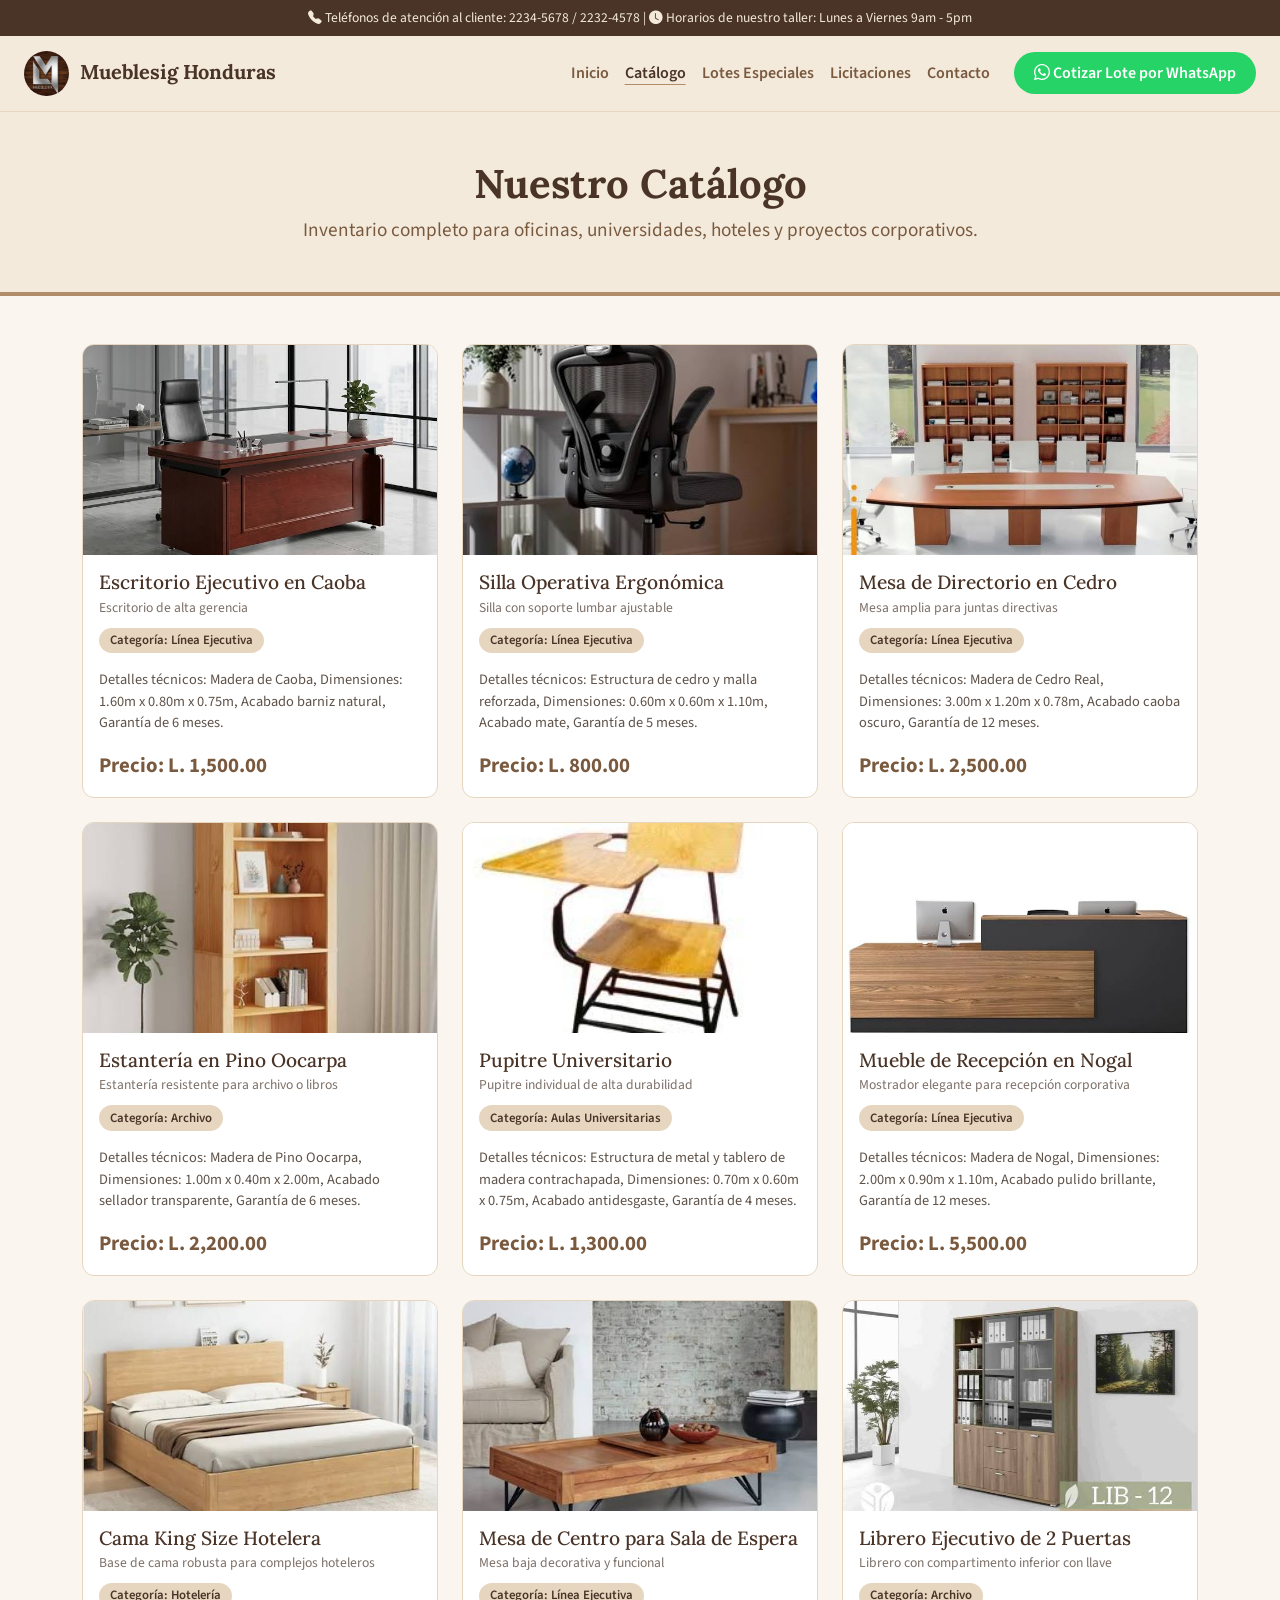
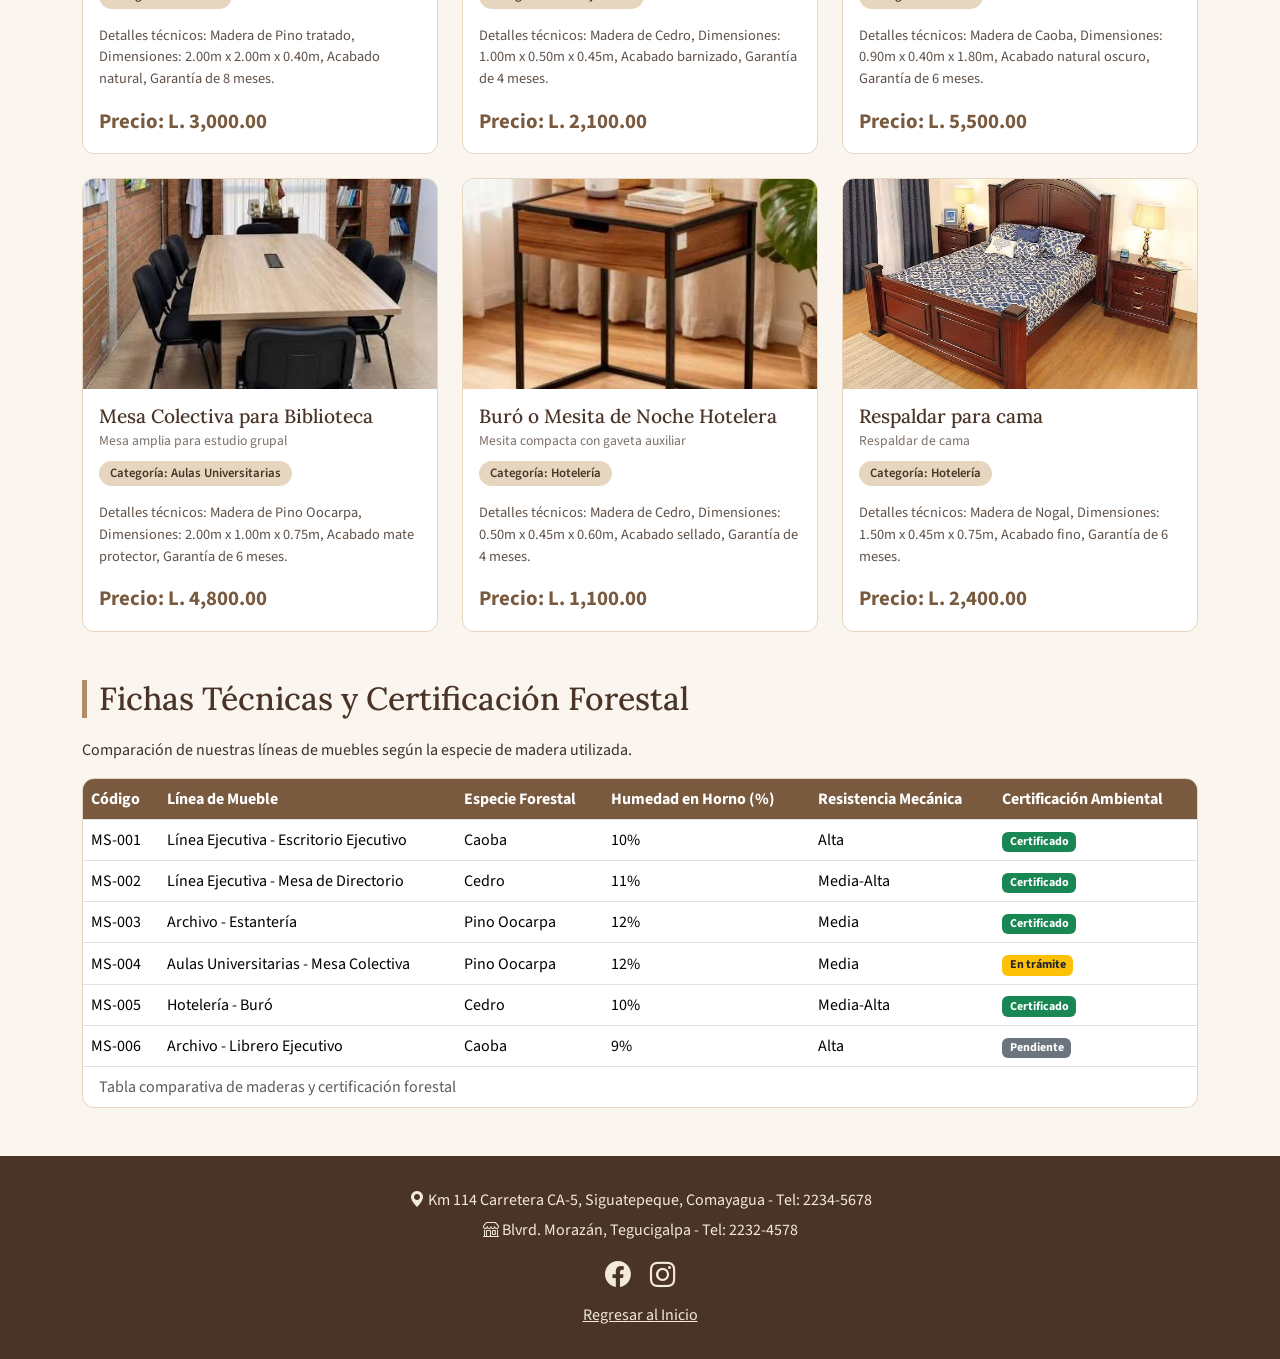
==== commit ce19a3c1: "Archivo catalogos con estilos" ====
--- a/Catalogo.html
+++ b/Catalogo.html
@@ -4,177 +4,179 @@
     <meta charset="UTF-8">
     <meta name="viewport" content="width=device-width, initial-scale=1.0">
     <title>Catálogo - Mueblesig Honduras</title>
+    <link rel="preconnect" href="https://fonts.googleapis.com">
+    <link href="https://fonts.googleapis.com/css2?family=Lora:wght@600;700&family=Source+Sans+3:wght@400;600;700&display=swap" rel="stylesheet">
+    <link href="https://cdn.jsdelivr.net/npm/bootstrap@5.3.3/dist/css/bootstrap.min.css" rel="stylesheet">
+    <link href="https://cdn.jsdelivr.net/npm/bootstrap-icons@1.11.3/font/bootstrap-icons.min.css" rel="stylesheet">
+    <link href="css/estilos.css" rel="stylesheet">
 </head>
 <body>
     <header>
-        
-        <nav>
-            <ul>
-                <li><a href="index.html">Inicio</a></li>
-                <li><a href="Catalogo.html">Catálogo</a></li>
-                <li><a href="LotesEspeciales.html">Lotes Especiales</a></li>
-                <li><a href="Licitaciones.html">Licitaciones</a></li>
-                <li><a href="Contacto.html">Contacto</a></li>
-            </ul>
+        <p class="barra-superior"><i class="bi bi-telephone-fill"></i> Teléfonos de atención al cliente: 2234-5678 / 2232-4578 | <i class="bi bi-clock-fill"></i> Horarios de nuestro taller: Lunes a Viernes 9am - 5pm</p>
+
+        <nav class="navbar navbar-expand-lg menu-principal">
+            <a class="navbar-brand" href="index.html"><img src="img/logo.jfif" alt="Logo de Mueblesig Honduras" width="45" height="45"> Mueblesig Honduras</a>
+            <button class="navbar-toggler" type="button" data-bs-toggle="collapse" data-bs-target="#menu" aria-controls="menu" aria-expanded="false" aria-label="Abrir menú">
+                <span class="navbar-toggler-icon"></span>
+            </button>
+            <div class="collapse navbar-collapse" id="menu">
+                <ul class="navbar-nav ms-auto">
+                    <li class="nav-item"><a class="nav-link" href="index.html">Inicio</a></li>
+                    <li class="nav-item"><a class="nav-link active" href="Catalogo.html">Catálogo</a></li>
+                    <li class="nav-item"><a class="nav-link" href="LotesEspeciales.html">Lotes Especiales</a></li>
+                    <li class="nav-item"><a class="nav-link" href="Licitaciones.html">Licitaciones</a></li>
+                    <li class="nav-item"><a class="nav-link" href="Contacto.html">Contacto</a></li>
+                </ul>
+                <a href="https://wa.me/50422345678" class="btn btn-whatsapp ms-lg-3"><i class="bi bi-whatsapp"></i> Cotizar Lote por WhatsApp</a>
+            </div>
         </nav>
 
-        <h1>Nuestro Catálogo</h1>
-        <p>Inventario completo para oficinas, universidades, hoteles y proyectos corporativos.</p>
+        <h1 class="titulo-pagina">Nuestro Catálogo</h1>
+        <p class="subtitulo-pagina">Inventario completo para oficinas, universidades, hoteles y proyectos corporativos.</p>
     </header>
 
-    <main>
-        <section id="Productos">
-          
-            <article id="001">
+    <main class="container py-5">
+        <section id="Productos" class="grid-productos">
+            <article id="001" class="card tarjeta">
                 <h2>Escritorio Ejecutivo en Caoba</h2>
                 <figure>
                     <img src="img/escritorio.jfif" alt="Escritorio Ejecutivo en Caoba" width="200" height="200">
                     <figcaption>Escritorio de alta gerencia</figcaption>
                 </figure>
-                <p>Categoría: Línea Ejecutiva</p>
-                <p>Precio: L. 1,500.00</p>
-                <p>Detalles técnicos: Madera de Caoba, Dimensiones: 1.60m x 0.80m x 0.75m, Acabado barniz natural, Garantía de 6 meses.</p>
-            </article>
-
-            
-            <article id="002">
+                <p class="categoria">Categoría: Línea Ejecutiva</p>
+                <p class="precio">Precio: L. 1,500.00</p>
+                <p class="detalles">Detalles técnicos: Madera de Caoba, Dimensiones: 1.60m x 0.80m x 0.75m, Acabado barniz natural, Garantía de 6 meses.</p>
+            </article>
+
+            <article id="002" class="card tarjeta">
                 <h2>Silla Operativa Ergonómica</h2>
                 <figure>
                     <img src="img/silla.cedro.jfif" alt="Silla Operativa Ergonómica" width="200" height="200">
                     <figcaption>Silla con soporte lumbar ajustable</figcaption>
                 </figure>
-                <p>Categoría: Línea Ejecutiva</p>
-                <p>Precio: L. 800.00</p>
-                <p>Detalles técnicos: Estructura de cedro y malla reforzada, Dimensiones: 0.60m x 0.60m x 1.10m, Acabado mate, Garantía de 5 meses.</p>
-            </article>
-
-            
-            <article id="003">
+                <p class="categoria">Categoría: Línea Ejecutiva</p>
+                <p class="precio">Precio: L. 800.00</p>
+                <p class="detalles">Detalles técnicos: Estructura de cedro y malla reforzada, Dimensiones: 0.60m x 0.60m x 1.10m, Acabado mate, Garantía de 5 meses.</p>
+            </article>
+
+            <article id="003" class="card tarjeta">
                 <h2>Mesa de Directorio en Cedro</h2>
                 <figure>
                     <img src="img/mesareu.jfif" alt="Mesa de Directorio en Cedro" width="200" height="200">
                     <figcaption>Mesa amplia para juntas directivas</figcaption>
                 </figure>
-                <p>Categoría: Línea Ejecutiva</p>
-                <p>Precio: L. 2,500.00</p>
-                <p>Detalles técnicos: Madera de Cedro Real, Dimensiones: 3.00m x 1.20m x 0.78m, Acabado caoba oscuro, Garantía de 12 meses.</p>
-            </article>
-
-            
-            <article id="004">
+                <p class="categoria">Categoría: Línea Ejecutiva</p>
+                <p class="precio">Precio: L. 2,500.00</p>
+                <p class="detalles">Detalles técnicos: Madera de Cedro Real, Dimensiones: 3.00m x 1.20m x 0.78m, Acabado caoba oscuro, Garantía de 12 meses.</p>
+            </article>
+
+            <article id="004" class="card tarjeta">
                 <h2>Estantería en Pino Oocarpa</h2>
                 <figure>
                     <img src="img/estanteria.jfif" alt="Estantería en Pino Oocarpa" width="200" height="200">
                     <figcaption>Estantería resistente para archivo o libros</figcaption>
                 </figure>
-                <p>Categoría: Archivo</p>
-                <p>Precio: L. 2,200.00</p>
-                <p>Detalles técnicos: Madera de Pino Oocarpa, Dimensiones: 1.00m x 0.40m x 2.00m, Acabado sellador transparente, Garantía de 6 meses.</p>
-            </article>
-
-            
-            <article id="005">
+                <p class="categoria">Categoría: Archivo</p>
+                <p class="precio">Precio: L. 2,200.00</p>
+                <p class="detalles">Detalles técnicos: Madera de Pino Oocarpa, Dimensiones: 1.00m x 0.40m x 2.00m, Acabado sellador transparente, Garantía de 6 meses.</p>
+            </article>
+
+            <article id="005" class="card tarjeta">
                 <h2>Pupitre Universitario</h2>
                 <figure>
                     <img src="img/pupitre.jfif" alt="Pupitre Universitario" width="200" height="200">
                     <figcaption>Pupitre individual de alta durabilidad</figcaption>
                 </figure>
-                <p>Categoría: Aulas Universitarias</p>
-                <p>Precio: L. 1,300.00</p>
-                <p>Detalles técnicos: Estructura de metal y tablero de madera contrachapada, Dimensiones: 0.70m x 0.60m x 0.75m, Acabado antidesgaste, Garantía de 4 meses.</p>
-            </article>
-
-           
-            <article id="006">
+                <p class="categoria">Categoría: Aulas Universitarias</p>
+                <p class="precio">Precio: L. 1,300.00</p>
+                <p class="detalles">Detalles técnicos: Estructura de metal y tablero de madera contrachapada, Dimensiones: 0.70m x 0.60m x 0.75m, Acabado antidesgaste, Garantía de 4 meses.</p>
+            </article>
+
+            <article id="006" class="card tarjeta">
                 <h2>Mueble de Recepción en Nogal</h2>
                 <figure>
                     <img src="img/recepcion.jfif" alt="Mueble de Recepción en Nogal" width="200" height="200">
                     <figcaption>Mostrador elegante para recepción corporativa</figcaption>
                 </figure>
-                <p>Categoría: Línea Ejecutiva</p>
-                <p>Precio: L. 5,500.00</p>
-                <p>Detalles técnicos: Madera de Nogal, Dimensiones: 2.00m x 0.90m x 1.10m, Acabado pulido brillante, Garantía de 12 meses.</p>
-            </article>
-
-            
-            <article id="007">
+                <p class="categoria">Categoría: Línea Ejecutiva</p>
+                <p class="precio">Precio: L. 5,500.00</p>
+                <p class="detalles">Detalles técnicos: Madera de Nogal, Dimensiones: 2.00m x 0.90m x 1.10m, Acabado pulido brillante, Garantía de 12 meses.</p>
+            </article>
+
+            <article id="007" class="card tarjeta">
                 <h2>Cama King Size Hotelera</h2>
                 <figure>
                     <img src="img/base.jfif" alt="Cama King Size Hotelera" width="200" height="200">
                     <figcaption>Base de cama robusta para complejos hoteleros</figcaption>
                 </figure>
-                <p>Categoría: Hotelería</p>
-                <p>Precio: L. 3,000.00</p>
-                <p>Detalles técnicos: Madera de Pino tratado, Dimensiones: 2.00m x 2.00m x 0.40m, Acabado natural, Garantía de 8 meses.</p>
-            </article>
-
-            
-            <article id="008">
+                <p class="categoria">Categoría: Hotelería</p>
+                <p class="precio">Precio: L. 3,000.00</p>
+                <p class="detalles">Detalles técnicos: Madera de Pino tratado, Dimensiones: 2.00m x 2.00m x 0.40m, Acabado natural, Garantía de 8 meses.</p>
+            </article>
+
+            <article id="008" class="card tarjeta">
                 <h2>Mesa de Centro para Sala de Espera</h2>
                 <figure>
                     <img src="img/mesacentro.jfif" alt="Mesa de Centro" width="200" height="200">
                     <figcaption>Mesa baja decorativa y funcional</figcaption>
                 </figure>
-                <p>Categoría: Línea Ejecutiva</p>
-                <p>Precio: L. 2,100.00</p>
-                <p>Detalles técnicos: Madera de Cedro, Dimensiones: 1.00m x 0.50m x 0.45m, Acabado barnizado, Garantía de 4 meses.</p>
-            </article>
-
-           
-            <article id="009">
+                <p class="categoria">Categoría: Línea Ejecutiva</p>
+                <p class="precio">Precio: L. 2,100.00</p>
+                <p class="detalles">Detalles técnicos: Madera de Cedro, Dimensiones: 1.00m x 0.50m x 0.45m, Acabado barnizado, Garantía de 4 meses.</p>
+            </article>
+
+            <article id="009" class="card tarjeta">
                 <h2>Librero Ejecutivo de 2 Puertas</h2>
                 <figure>
                     <img src="img/librero.jfif" alt="Librero Ejecutivo" width="200" height="200">
                     <figcaption>Librero con compartimento inferior con llave</figcaption>
                 </figure>
-                <p>Categoría: Archivo</p>
-                <p>Precio: L. 5,500.00</p>
-                <p>Detalles técnicos: Madera de Caoba, Dimensiones: 0.90m x 0.40m x 1.80m, Acabado natural oscuro, Garantía de 6 meses.</p>
-            </article>
-
-            <article id="010">
+                <p class="categoria">Categoría: Archivo</p>
+                <p class="precio">Precio: L. 5,500.00</p>
+                <p class="detalles">Detalles técnicos: Madera de Caoba, Dimensiones: 0.90m x 0.40m x 1.80m, Acabado natural oscuro, Garantía de 6 meses.</p>
+            </article>
+
+            <article id="010" class="card tarjeta">
                 <h2>Mesa Colectiva para Biblioteca</h2>
                 <figure>
                     <img src="img/mesaamplia.jfif" alt="Mesa Colectiva" width="200" height="200">
                     <figcaption>Mesa amplia para estudio grupal</figcaption>
                 </figure>
-                <p>Categoría: Aulas Universitarias</p>
-                <p>Precio: L. 4,800.00</p>
-                <p>Detalles técnicos: Madera de Pino Oocarpa, Dimensiones: 2.00m x 1.00m x 0.75m, Acabado mate protector, Garantía de 6 meses.</p>
-            </article>
-
-            
-            <article id="011">
+                <p class="categoria">Categoría: Aulas Universitarias</p>
+                <p class="precio">Precio: L. 4,800.00</p>
+                <p class="detalles">Detalles técnicos: Madera de Pino Oocarpa, Dimensiones: 2.00m x 1.00m x 0.75m, Acabado mate protector, Garantía de 6 meses.</p>
+            </article>
+
+            <article id="011" class="card tarjeta">
                 <h2>Buró o Mesita de Noche Hotelera</h2>
                 <figure>
                     <img src="img/buro.jfif" alt="Buró Hotelero" width="200" height="200">
                     <figcaption>Mesita compacta con gaveta auxiliar</figcaption>
                 </figure>
-                <p>Categoría: Hotelería</p>
-                <p>Precio: L. 1,100.00</p>
-                <p>Detalles técnicos: Madera de Cedro, Dimensiones: 0.50m x 0.45m x 0.60m, Acabado sellado, Garantía de 4 meses.</p>
-            </article>
-
-            
-            <article id="012">
+                <p class="categoria">Categoría: Hotelería</p>
+                <p class="precio">Precio: L. 1,100.00</p>
+                <p class="detalles">Detalles técnicos: Madera de Cedro, Dimensiones: 0.50m x 0.45m x 0.60m, Acabado sellado, Garantía de 4 meses.</p>
+            </article>
+
+            <article id="012" class="card tarjeta">
                 <h2>Respaldar para cama</h2>
                 <figure>
                     <img src="img/respaldar.jfif" alt="Respaldar para cama" width="200" height="200">
                     <figcaption>Respaldar de cama</figcaption>
                 </figure>
-                <p>Categoría: Hotelería</p>
-                <p>Precio: L. 2,400.00</p>
-                <p>Detalles técnicos: Madera de Nogal, Dimensiones: 1.50m x 0.45m x 0.75m, Acabado fino, Garantía de 6 meses.</p>
+                <p class="categoria">Categoría: Hotelería</p>
+                <p class="precio">Precio: L. 2,400.00</p>
+                <p class="detalles">Detalles técnicos: Madera de Nogal, Dimensiones: 1.50m x 0.45m x 0.75m, Acabado fino, Garantía de 6 meses.</p>
             </article>
         </section>
 
-        <section id="FichasTecnicas">
-            <h2>Fichas Técnicas y Certificación Forestal</h2>
+        <section id="FichasTecnicas" class="mt-5">
+            <h2 class="titulo-seccion">Fichas Técnicas y Certificación Forestal</h2>
             <p>Comparación de nuestras líneas de muebles según la especie de madera utilizada.</p>
 
-            <div id="contenedorTabla">
-                <table>
-                    <caption>Tabla comparativa de maderas y certificación forestal</caption>
+            <div id="contenedorTabla" class="table-responsive caja-blanca">
+                <table class="table table-hover align-middle mb-0 tabla-fichas">
+                    <caption class="px-3">Tabla comparativa de maderas y certificación forestal</caption>
                     <thead>
                         <tr>
                             <th>Código</th>
@@ -192,7 +194,7 @@
                             <td>Caoba</td>
                             <td>10%</td>
                             <td>Alta</td>
-                            <td><span>Certificado</span></td>
+                            <td><span class="badge bg-success">Certificado</span></td>
                         </tr>
                         <tr>
                             <td>MS-002</td>
@@ -200,7 +202,7 @@
                             <td>Cedro</td>
                             <td>11%</td>
                             <td>Media-Alta</td>
-                            <td><span>Certificado</span></td>
+                            <td><span class="badge bg-success">Certificado</span></td>
                         </tr>
                         <tr>
                             <td>MS-003</td>
@@ -208,7 +210,7 @@
                             <td>Pino Oocarpa</td>
                             <td>12%</td>
                             <td>Media</td>
-                            <td><span>Certificado</span></td>
+                            <td><span class="badge bg-success">Certificado</span></td>
                         </tr>
                         <tr>
                             <td>MS-004</td>
@@ -216,7 +218,7 @@
                             <td>Pino Oocarpa</td>
                             <td>12%</td>
                             <td>Media</td>
-                            <td><span>En trámite</span></td>
+                            <td><span class="badge bg-warning text-dark">En trámite</span></td>
                         </tr>
                         <tr>
                             <td>MS-005</td>
@@ -224,7 +226,7 @@
                             <td>Cedro</td>
                             <td>10%</td>
                             <td>Media-Alta</td>
-                            <td><span>Certificado</span></td>
+                            <td><span class="badge bg-success">Certificado</span></td>
                         </tr>
                         <tr>
                             <td>MS-006</td>
@@ -232,7 +234,7 @@
                             <td>Caoba</td>
                             <td>9%</td>
                             <td>Alta</td>
-                            <td><span>Pendiente</span></td>
+                            <td><span class="badge bg-secondary">Pendiente</span></td>
                         </tr>
                     </tbody>
                 </table>
@@ -240,10 +242,15 @@
         </section>
     </main>
 
-    <footer>
-        <p>Km 114 Carretera CA-5, Siguatepeque, Comayagua - Tel: 2234-5678</p>
-        <p>Blvrd. Morazán, Tegucigalpa - Tel: 2232-4578</p>
+    <footer class="pie-pagina">
+        <p><i class="bi bi-geo-alt-fill"></i> Km 114 Carretera CA-5, Siguatepeque, Comayagua - Tel: 2234-5678</p>
+        <p><i class="bi bi-shop"></i> Blvrd. Morazán, Tegucigalpa - Tel: 2232-4578</p>
+        <a href="https://facebook.com" class="red-social" aria-label="Facebook"><i class="bi bi-facebook"></i></a>
+        <a href="https://instagram.com" class="red-social" aria-label="Instagram"><i class="bi bi-instagram"></i></a>
+        <br>
         <a href="index.html">Regresar al Inicio</a>
     </footer>
+
+    <script src="https://cdn.jsdelivr.net/npm/bootstrap@5.3.3/dist/js/bootstrap.bundle.min.js"></script>
 </body>
 </html>
--- a/css/estilos.css
+++ b/css/estilos.css
@@ -0,0 +1,406 @@
+:root {
+    --cafe-oscuro: #4a3427;
+    --cafe: #7a5a3f;
+    --cafe-claro: #b08d68;
+    --arena: #e6d6bf;
+    --beige: #f3eadc;
+    --beige-claro: #faf6ef;
+    --terracota: #b4532a;
+    --mostaza: #d4a03a;
+}
+
+body {
+    font-family: 'Source Sans 3', sans-serif;
+    background-color: var(--beige-claro);
+    color: #3b2f27;
+}
+
+h1, h2, h3, h4, .navbar-brand {
+    font-family: 'Lora', serif;
+    color: var(--cafe-oscuro);
+}
+
+main a {
+    color: var(--cafe);
+}
+
+main a:hover {
+    color: var(--cafe-oscuro);
+}
+
+.barra-superior {
+    background-color: var(--cafe-oscuro);
+    color: var(--beige);
+    font-size: 0.85rem;
+    text-align: center;
+    padding: 0.5rem 1rem;
+    margin: 0;
+}
+
+.menu-principal {
+    background-color: var(--beige);
+    border-bottom: 1px solid var(--arena);
+    padding: 0.6rem 1.5rem;
+}
+
+.menu-principal .navbar-brand {
+    font-weight: 700;
+}
+
+.menu-principal .navbar-brand img {
+    border-radius: 50%;
+    margin-right: 0.4rem;
+}
+
+.menu-principal .nav-link {
+    color: var(--cafe);
+    font-weight: 600;
+}
+
+.menu-principal .nav-link:hover,
+.menu-principal .nav-link.active {
+    color: var(--cafe-oscuro);
+    text-decoration: underline;
+    text-decoration-color: var(--cafe-claro);
+    text-underline-offset: 6px;
+}
+
+.btn-whatsapp {
+    background-color: #25d366;
+    color: #fff;
+    font-weight: 600;
+    border-radius: 30px;
+    padding: 0.5rem 1.2rem;
+}
+
+.btn-whatsapp:hover {
+    background-color: #1da851;
+    color: #fff;
+}
+
+.btn-cafe {
+    background-color: var(--cafe);
+    color: #fff;
+    font-weight: 600;
+}
+
+.btn-cafe:hover {
+    background-color: var(--cafe-oscuro);
+    color: #fff;
+}
+
+.btn-outline-cafe {
+    color: var(--cafe);
+    border: 2px solid var(--cafe);
+    font-weight: 600;
+}
+
+.btn-outline-cafe:hover {
+    background-color: var(--cafe);
+    color: #fff;
+}
+
+.titulo-pagina {
+    background-color: var(--beige);
+    text-align: center;
+    font-weight: 700;
+    margin: 0;
+    padding: 3rem 1rem 0.5rem;
+}
+
+.subtitulo-pagina {
+    background-color: var(--beige);
+    color: var(--cafe);
+    text-align: center;
+    font-size: 1.2rem;
+    margin: 0;
+    padding: 0 1rem 3rem;
+    border-bottom: 4px solid var(--cafe-claro);
+}
+
+.logo-portada {
+    background-color: var(--arena);
+    text-align: center;
+    margin: 0;
+    padding-top: 2.5rem;
+}
+
+.logo-portada img {
+    border-radius: 50%;
+    border: 6px solid #fff;
+    box-shadow: 0 8px 20px rgba(74, 52, 39, 0.15);
+}
+
+.titulo-pagina.portada {
+    background-color: var(--arena);
+    padding: 1rem 1rem 3rem;
+    border-bottom: 4px solid var(--cafe-claro);
+}
+
+.titulo-seccion {
+    border-left: 5px solid var(--cafe-claro);
+    padding-left: 0.75rem;
+    margin-bottom: 1.25rem;
+}
+
+.caja-blanca {
+    background-color: #fff;
+    border: 1px solid var(--arena);
+    border-radius: 12px;
+}
+
+.grid-dos {
+    display: grid;
+    grid-template-columns: 1fr;
+    gap: 1.5rem;
+}
+
+.grid-dos > h2 {
+    grid-column: 1 / -1;
+    margin-bottom: 0;
+}
+
+.grid-productos {
+    display: grid;
+    grid-template-columns: 1fr;
+    gap: 1.5rem;
+}
+
+.grid-productos > h2 {
+    grid-column: 1 / -1;
+    margin-bottom: 0;
+}
+
+.tarjeta {
+    border: 1px solid var(--arena);
+    border-radius: 12px;
+    overflow: hidden;
+    padding-bottom: 1rem;
+    transition: transform 0.2s ease, box-shadow 0.2s ease;
+}
+
+.tarjeta:hover {
+    transform: translateY(-4px);
+    box-shadow: 0 10px 24px rgba(74, 52, 39, 0.12);
+}
+
+.tarjeta > * {
+    margin-left: 1rem;
+    margin-right: 1rem;
+}
+
+.tarjeta h2,
+.tarjeta h3 {
+    font-size: 1.2rem;
+    margin-bottom: 0.2rem;
+}
+
+.tarjeta figure {
+    display: contents;
+}
+
+.tarjeta img {
+    order: -1;
+    width: 100%;
+    height: 210px;
+    object-fit: cover;
+    margin-bottom: 1rem;
+}
+
+.tarjeta figcaption {
+    font-size: 0.85rem;
+    color: #7d7068;
+    margin: 0 1rem 0.6rem;
+}
+
+.categoria {
+    align-self: flex-start;
+    background-color: var(--arena);
+    color: var(--cafe-oscuro);
+    font-size: 0.8rem;
+    font-weight: 600;
+    padding: 0.2rem 0.7rem;
+    border-radius: 20px;
+}
+
+.detalles {
+    font-size: 0.9rem;
+    color: #5e5249;
+}
+
+.precio {
+    order: 1;
+    margin-top: auto;
+    margin-bottom: 0;
+    font-size: 1.3rem;
+    font-weight: 700;
+    color: var(--cafe);
+}
+
+.badge-lote {
+    position: absolute;
+    top: 12px;
+    left: 0;
+    font-size: 0.8rem;
+    letter-spacing: 0.5px;
+    padding: 0.5em 0.8em;
+}
+
+.badge-descuento {
+    background-color: var(--terracota);
+    color: #fff;
+}
+
+.badge-oferta {
+    background-color: var(--mostaza);
+    color: var(--cafe-oscuro);
+}
+
+.precio-regular {
+    order: 1;
+    margin-top: auto;
+    margin-bottom: 0;
+    color: #8a7f75;
+}
+
+.precio-especial {
+    order: 1;
+    margin-bottom: 0;
+}
+
+.precio-especial strong {
+    display: block;
+    font-size: 1.9rem;
+    color: var(--terracota);
+}
+
+.tabla-fichas {
+    min-width: 760px;
+}
+
+.tabla-fichas thead th {
+    background-color: var(--cafe);
+    color: #fff;
+    white-space: nowrap;
+}
+
+.calculadora {
+    display: grid;
+    grid-template-columns: 1fr;
+    gap: 1.5rem;
+}
+
+.calculadora > h2,
+.calculadora > p {
+    grid-column: 1 / -1;
+    margin-bottom: 0;
+}
+
+.insignia-descuento {
+    background-color: var(--beige);
+    border-left: 5px solid var(--mostaza);
+    color: var(--cafe-oscuro);
+    font-weight: 600;
+    border-radius: 6px;
+    padding: 0.8rem 1rem;
+}
+
+.panel-resultado {
+    background-color: var(--cafe-oscuro);
+    color: var(--beige);
+    border-radius: 10px;
+    padding: 1.5rem;
+    font-family: 'Courier New', Courier, monospace;
+    font-size: 1.15rem;
+    display: flex;
+    flex-direction: column;
+    justify-content: center;
+}
+
+.panel-resultado h3 {
+    color: var(--mostaza);
+    font-family: 'Courier New', Courier, monospace;
+    font-size: 1.2rem;
+}
+
+.panel-resultado p {
+    margin: 0;
+}
+
+.form-grid {
+    display: grid;
+    grid-template-columns: 1fr;
+    column-gap: 1rem;
+}
+
+.form-grid .completo {
+    grid-column: 1 / -1;
+}
+
+.form-grid .form-check {
+    margin-left: 1.5em;
+}
+
+.form-label {
+    font-weight: 600;
+    color: var(--cafe-oscuro);
+}
+
+.form-control:focus,
+.form-select:focus {
+    border-color: var(--cafe-claro);
+    box-shadow: 0 0 0 0.2rem rgba(176, 141, 104, 0.25);
+}
+
+.form-check-input:checked {
+    background-color: var(--cafe);
+    border-color: var(--cafe);
+}
+
+.icono-contacto {
+    color: var(--cafe-claro);
+    margin-right: 0.3rem;
+}
+
+.pie-pagina {
+    background-color: var(--cafe-oscuro);
+    color: var(--beige);
+    text-align: center;
+    padding: 2rem 1rem;
+}
+
+.pie-pagina p {
+    margin-bottom: 0.4rem;
+}
+
+.pie-pagina a {
+    color: var(--beige);
+}
+
+.pie-pagina a:hover {
+    color: var(--mostaza);
+}
+
+.red-social {
+    font-size: 1.6rem;
+    margin: 0.5rem;
+    display: inline-block;
+}
+
+@media (min-width: 768px) {
+    .grid-dos,
+    .form-grid,
+    .grid-productos {
+        grid-template-columns: 1fr 1fr;
+    }
+}
+
+@media (min-width: 992px) {
+    .grid-productos {
+        grid-template-columns: 1fr 1fr 1fr;
+    }
+
+    .calculadora {
+        grid-template-columns: 3fr 2fr;
+    }
+}
